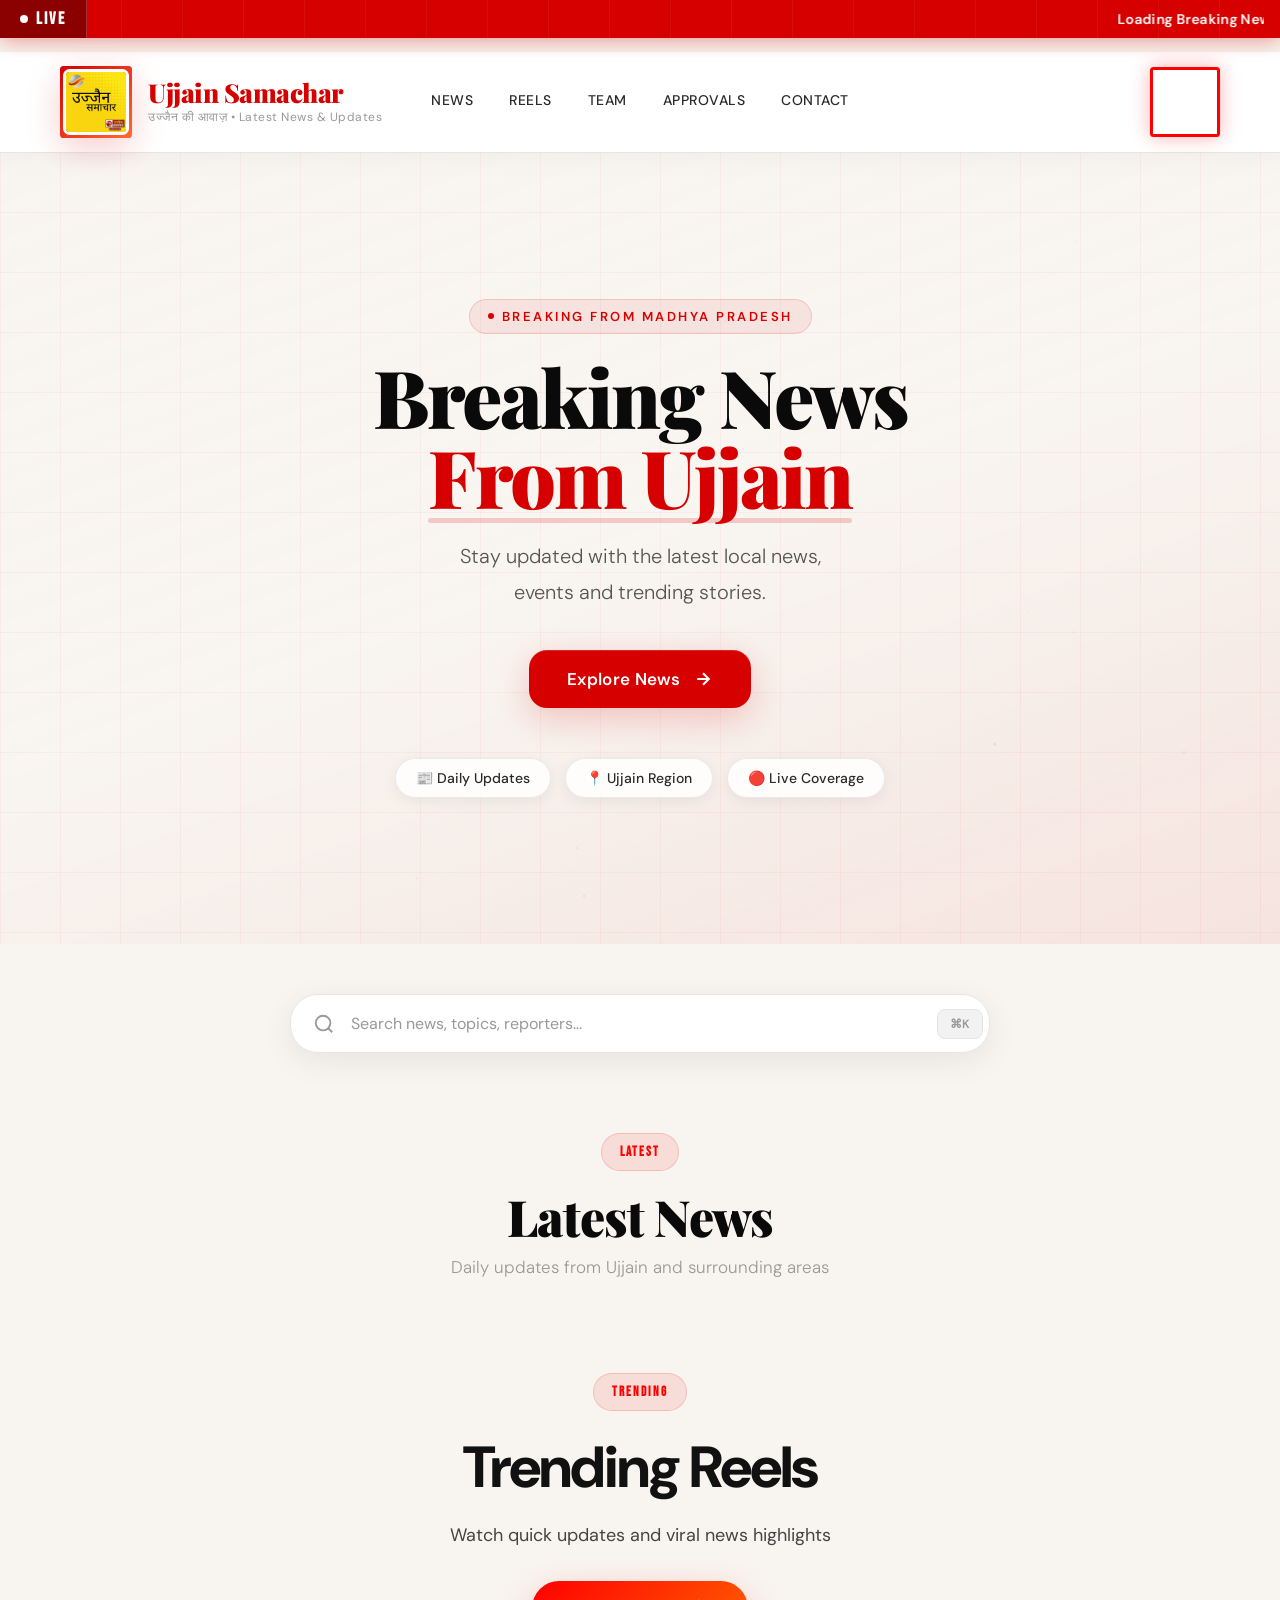
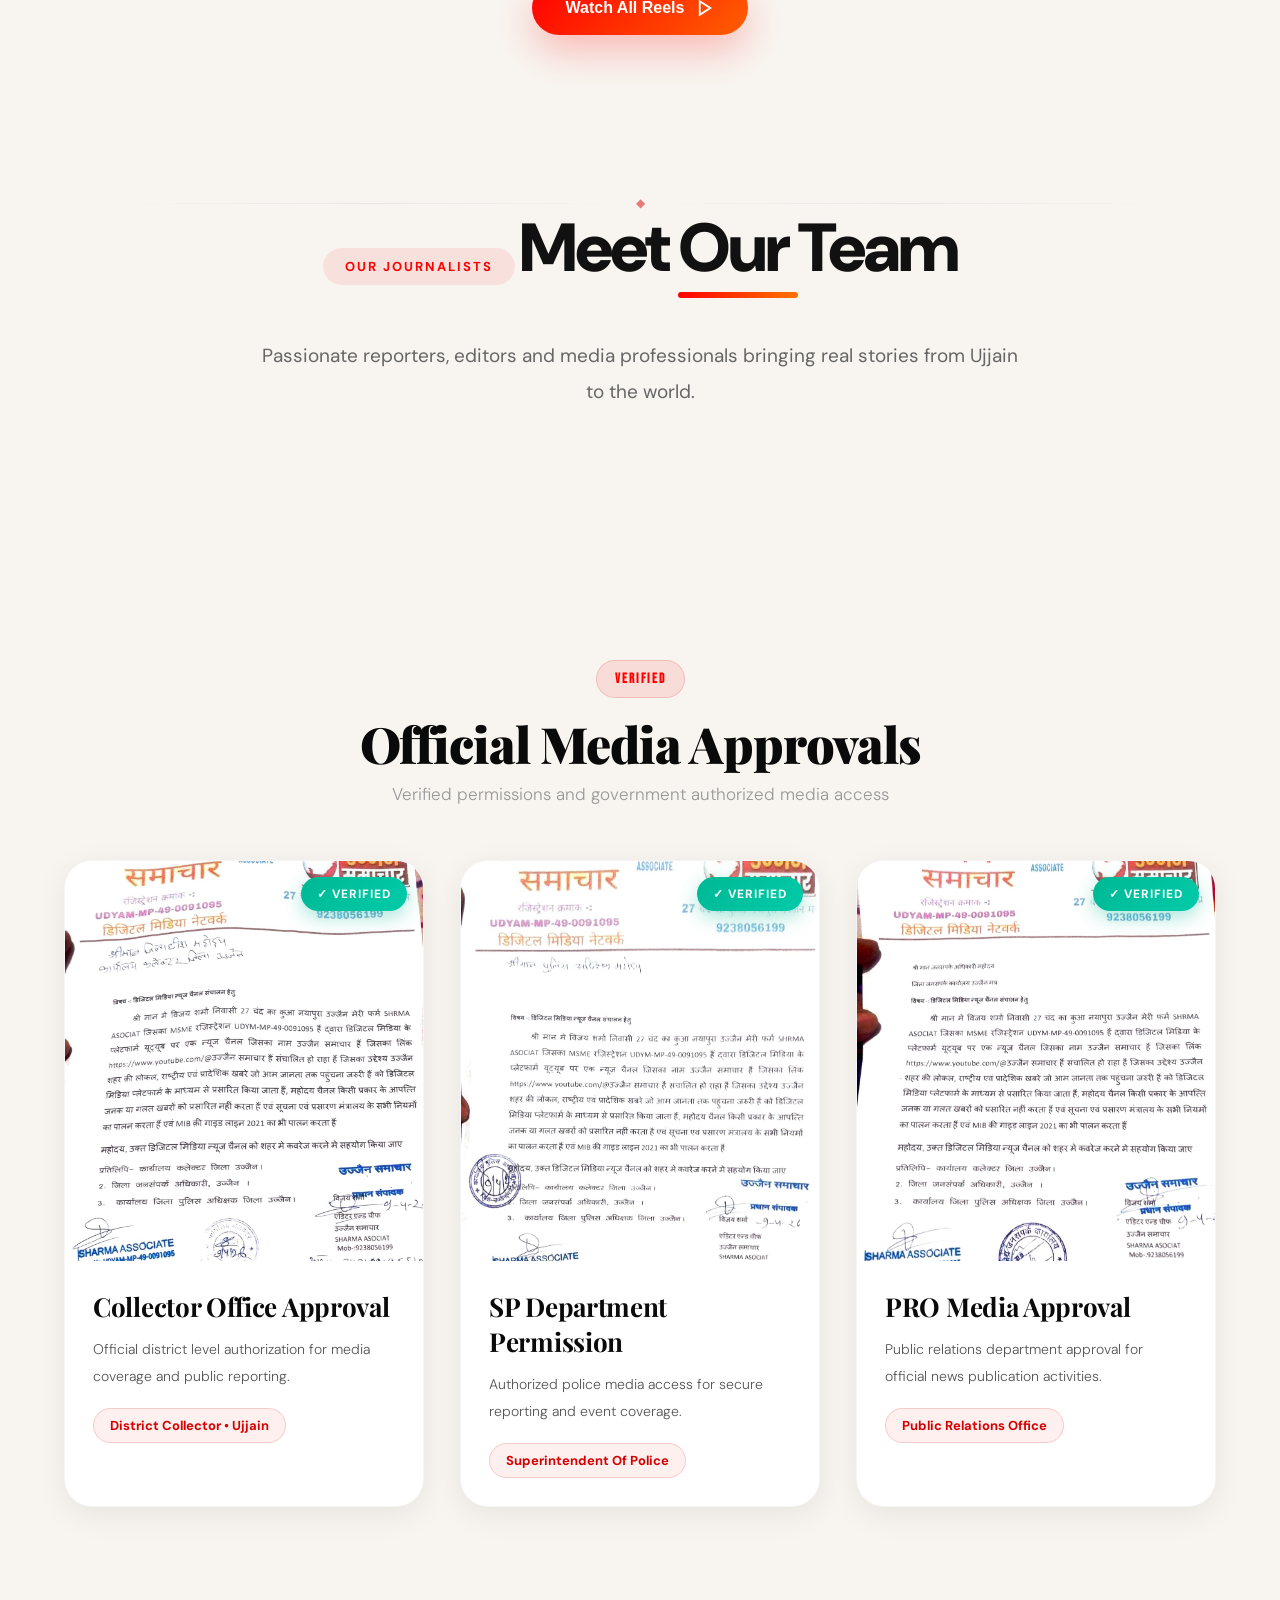
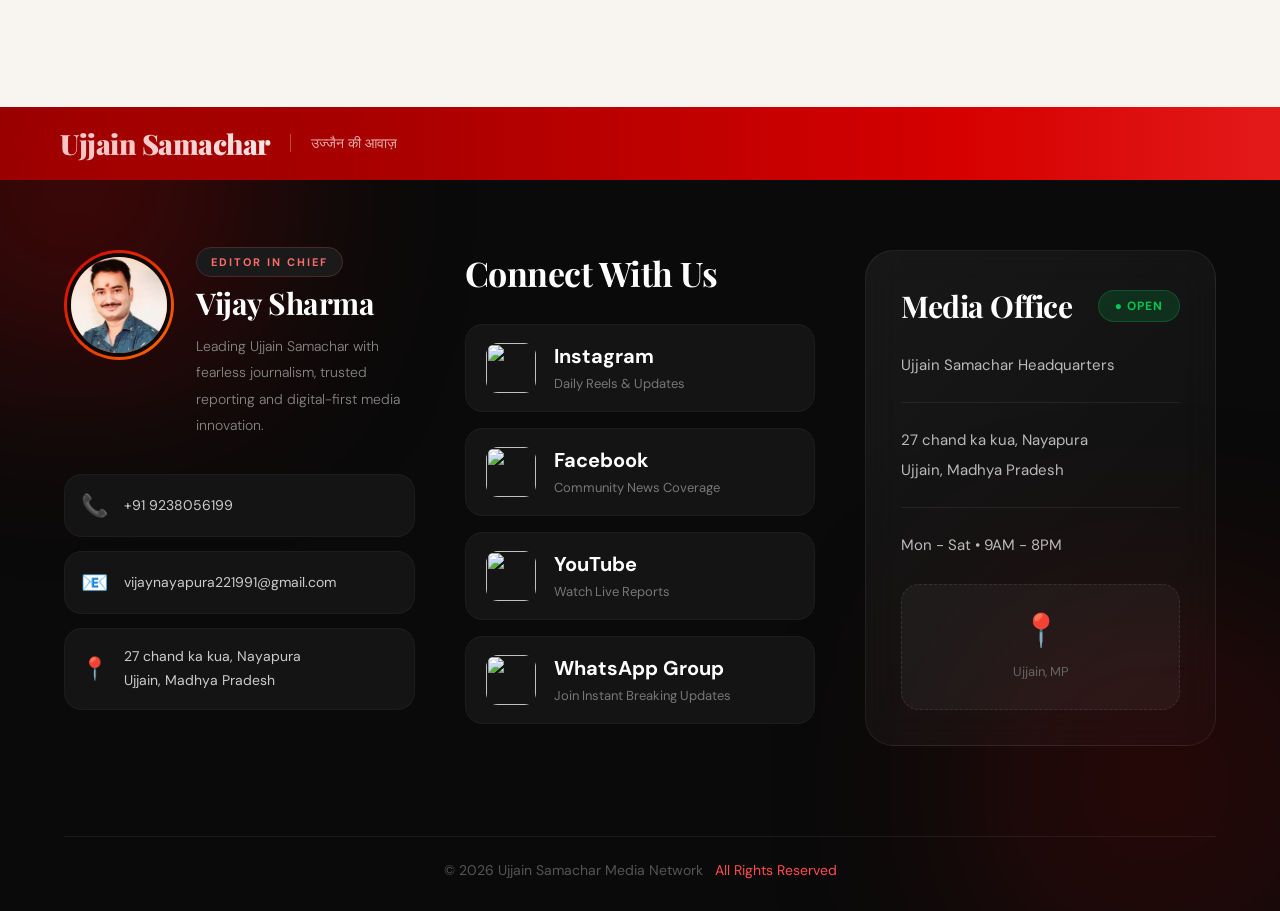
==== frontend/index.html @ e76465c8 "Rename home to index" ====
<!DOCTYPE html>
<html lang="en">
<head>
  <meta charset="UTF-8" />
  <meta name="viewport" content="width=device-width, initial-scale=1.0"/>
  <title>Ujjain Samachar</title>
  <link rel="stylesheet" href="style.css"/>
  <link rel="preconnect" href="https://fonts.googleapis.com">
  <link href="https://fonts.googleapis.com/css2?family=Playfair+Display:wght@700;900&family=DM+Sans:wght@300;400;500;600&family=Bebas+Neue&family=Noto+Sans+Devanagari:wght@400;700&display=swap" rel="stylesheet">
</head>
<body>

<!-- PARTICLE CANVAS BACKGROUND -->
<canvas id="particleCanvas"></canvas>

<!-- BREAKING NEWS -->
<div class="breaking-news">
  <div class="breaking-label">
    <span class="pulse-dot"></span>
    LIVE
  </div>
  <div class="breaking-scroll-wrap">
    <marquee id="breakingText">Loading Breaking News...</marquee>
  </div>
</div>

<!-- HEADER -->
<header class="header">
  <div class="logo-section">
    <div class="logo-ring">
      <img src="logo.jpeg" alt="Logo" class="logo">
    </div>
    <div class="brand-text">
      <h1>Ujjain Samachar</h1>
      <p>उज्जैन की आवाज़ • Latest News & Updates</p>
    </div>
  </div>

  <nav class="navbar">
    <a href="#newsContainer">News</a>
    <a href="#reelsContainer">Reels</a>
    <a href="#teamContainer">Team</a>
    <a href="#approvalSection">Approvals</a>
    <a href="#contactSection">Contact</a>
  </nav>

  <div class="header-video">

  <video
    autoplay
    muted
    loop
    playsinline
  >

    <source
      src="assets/WhatsApp Video 2026-05-09 at 13.11.41.mp4"
      type="video/mp4"
    >

  </video>

</div>
</header>

<!-- HERO SECTION -->
<section class="hero">
  <div class="hero-bg-overlay"></div>
  <div class="hero-grid-lines"></div>

  <div class="hero-content">
    <div class="hero-eyebrow">
      <span class="eyebrow-dot"></span>
      Breaking from Madhya Pradesh
    </div>
    <h2>Breaking News<br><span class="hero-accent">From Ujjain</span></h2>
    <p>Stay updated with the latest local news,<br>events and trending stories.</p>
    <a href="#newsContainer">
      <button class="hero-btn">
        <span>Explore News</span>
        <svg width="20" height="20" viewBox="0 0 24 24" fill="none" stroke="currentColor" stroke-width="2.5">
          <path d="M5 12h14M12 5l7 7-7 7"/>
        </svg>
      </button>
    </a>
  </div>

  <div class="hero-stats">
    <div class="stat-pill">📰 Daily Updates</div>
    <div class="stat-pill">📍 Ujjain Region</div>
    <div class="stat-pill">🔴 Live Coverage</div>
  </div>
</section>

<!-- SEARCH -->
<div class="search-wrapper">
  <div class="search-inner">
    <svg class="search-icon" width="22" height="22" viewBox="0 0 24 24" fill="none" stroke="#999" stroke-width="2">
      <circle cx="11" cy="11" r="8"/><path d="m21 21-4.35-4.35"/>
    </svg>
    <input type="text" id="searchInput" placeholder="Search news, topics, reporters...">
    <div class="search-kbd">⌘K</div>
  </div>
</div>

<!-- NEWS TITLE -->
<div class="section-title">
  <div class="section-label">LATEST</div>
  <h2>Latest News</h2>
  <p>Daily updates from Ujjain and surrounding areas</p>
</div>


<!-- NEWS SECTION -->
<section class="news-container" id="newsContainer"></section>

<!-- MODERN REELS SECTION -->

<section
  class="reels-wrapper"
  id="reelsContainer"
>

  <div class="reels-header">

    <div class="reels-heading">

      <div class="section-label">
        TRENDING
      </div>

      <h2>
        Trending Reels
      </h2>

      <p>
        Watch quick updates and viral news highlights
      </p>

    </div>

    <button
      class="reels-view-btn"
      onclick="openReels()"
    >

      Watch All Reels

      <svg
        width="18"
        height="18"
        viewBox="0 0 24 24"
        fill="none"
        stroke="currentColor"
        stroke-width="2.5"
      >

        <polygon points="5 3 19 12 5 21 5 3"/>

      </svg>

    </button>

  </div>

  <div
    class="reels-container"
    id="homeReels"
  ></div>

</section>

<!-- DIVIDER -->
<div class="section-divider">
  <div class="divider-line"></div>
  <div class="divider-icon">◆</div>
  <div class="divider-line"></div>
</div>

<!-- REPORTER SECTION -->
<section class="team-section" id="teamSection">
  <div class="team-heading">

  <span class="team-tag">

    OUR JOURNALISTS

  </span>

  <h2>

    Meet Our Team

  </h2>

  <p>

    Passionate reporters, editors and media
    professionals bringing real stories from
    Ujjain to the world.

  </p>

</div>
  <div class="team-container" id="teamContainer"></div>
</section>

<!-- OFFICIAL PERMISSIONS -->
<section class="permission-section" id="approvalSection">
  <div class="section-title">
    <div class="section-label">VERIFIED</div>
    <h2>Official Media Approvals</h2>
    <p>Verified permissions and government authorized media access</p>
  </div>

  <div class="permission-container">
    <div class="permission-card">
      <div class="permission-badge">✓ VERIFIED</div>
      <a href="assets/collector.jpeg" target="_blank">
        <img src="assets/collector.jpeg" alt="Collector Permission">
      </a>
      <div class="permission-content">
        <h3>Collector Office Approval</h3>
        <p>Official district level authorization for media coverage and public reporting.</p>
        <span>District Collector • Ujjain</span>
      </div>
    </div>

    <div class="permission-card">
      <div class="permission-badge">✓ VERIFIED</div>
      <a href="assets/sp.jpeg" target="_blank">
        <img src="assets/sp.jpeg" alt="SP Permission">
      </a>
      <div class="permission-content">
        <h3>SP Department Permission</h3>
        <p>Authorized police media access for secure reporting and event coverage.</p>
        <span>Superintendent Of Police</span>
      </div>
    </div>

    <div class="permission-card">
      <div class="permission-badge">✓ VERIFIED</div>
      <a href="assets/pro.jpeg" target="_blank">
        <img src="assets/pro.jpeg" alt="PRO Permission">
      </a>
      <div class="permission-content">
        <h3>PRO Media Approval</h3>
        <p>Public relations department approval for official news publication activities.</p>
        <span>Public Relations Office</span>
      </div>
    </div>
  </div>
</section>

<script src="script.js"></script>

<!-- ULTRA MODERN CONTACT SECTION -->
<footer class="ultra-footer" id="contactSection">
  <div class="footer-glow"></div>
  <div class="footer-glow footer-glow-2"></div>

  <!-- FOOTER TOP BAND -->
  <div class="footer-top-band">
    <div class="footer-brand-strip">
      <span class="footer-brand-name">Ujjain Samachar</span>
      <span class="footer-brand-tagline">उज्जैन की आवाज़</span>
    </div>
  </div>

  <div class="footer-container">

    <!-- LEFT -->
    <div class="footer-left">
      <div class="editor-card">
        <div class="editor-image-box">
          <img src="assets/editor.jpeg" alt="Editor">
        </div>
        <div class="editor-info">
          <span class="editor-badge">EDITOR IN CHIEF</span>
          <h2>Vijay Sharma</h2>
          <p>Leading Ujjain Samachar with fearless journalism, trusted reporting and digital-first media innovation.</p>
        </div>
      </div>

      <div class="editor-contact">
        <div class="contact-item">
          <span>📞</span>
          <p>+91 9238056199</p>
        </div>
        <div class="contact-item">
          <span>📧</span>
          <p>vijaynayapura221991@gmail.com</p>
        </div>
        <div class="contact-item">
          <span>📍</span>
          <p>27 chand ka kua, Nayapura<br>Ujjain, Madhya Pradesh</p>
        </div>
      </div>
    </div>

    <!-- CENTER -->
    <div class="footer-center">
      <h2>Connect With Us</h2>
      <div class="social-grid">
        <a href="https://www.instagram.com/ujjain_samachar?igsh=ZjQwbzN2cDJmaW4w" class="social-card insta">
          <img src="https://cdn-icons-png.flaticon.com/512/2111/2111463.png">
          <div>
            <h3>Instagram</h3>
            <p>Daily Reels & Updates</p>
          </div>
        </a>
        <a href="https://www.facebook.com/groups/848894228924345/?ref=share&mibextid=NSMWBT" class="social-card facebook">
          <img src="https://cdn-icons-png.flaticon.com/512/733/733547.png">
          <div>
            <h3>Facebook</h3>
            <p>Community News Coverage</p>
          </div>
        </a>
        <a href="https://youtube.com/channel/UCxncO2XhG5hMywhJwIClrLw?si=2lczNeuy0vF0EPCH" class="social-card youtube">
          <img src="https://cdn-icons-png.flaticon.com/512/1384/1384060.png">
          <div>
            <h3>YouTube</h3>
            <p>Watch Live Reports</p>
          </div>
        </a>
        <a href="https://chat.whatsapp.com/FUWFJw3joxNFBKm9kJO0Yg" class="social-card whatsapp">
          <img src="https://cdn-icons-png.flaticon.com/512/733/733585.png">
          <div>
            <h3>WhatsApp Group</h3>
            <p>Join Instant Breaking Updates</p>
          </div>
        </a>
      </div>
    </div>

    <!-- RIGHT -->
    <div class="footer-right">
      <div class="office-card">
        <div class="office-top">
          <h2>Media Office</h2>
          <span>● OPEN</span>
        </div>
        <p>Ujjain Samachar Headquarters</p>
        <div class="office-line"></div>
        <p>27 chand ka kua, Nayapura<br>Ujjain, Madhya Pradesh</p>
        <div class="office-line"></div>
        <p>Mon - Sat • 9AM - 8PM</p>

        <!-- MAP EMBED PLACEHOLDER -->
        <div class="office-map-placeholder">
          <div class="map-pin-icon">📍</div>
          <p>Ujjain, MP</p>
        </div>
      </div>
    </div>

  </div>

  <!-- BOTTOM -->
  <div class="footer-bottom-modern">
    <div class="footer-line"></div>
    <p>
      © 2026 Ujjain Samachar Media Network
      <span>All Rights Reserved</span>
    </p>
  </div>
</footer>

<!-- SCROLL TO TOP -->
<button class="scroll-top-btn" id="scrollTopBtn" onclick="window.scrollTo({top:0,behavior:'smooth'})">
  <svg width="20" height="20" viewBox="0 0 24 24" fill="none" stroke="currentColor" stroke-width="2.5">
    <path d="M18 15l-6-6-6 6"/>
  </svg>
</button>

<script>
// Scroll-to-top visibility
window.addEventListener('scroll', () => {
  const btn = document.getElementById('scrollTopBtn');
  btn.classList.toggle('visible', window.scrollY > 400);
});

// Particle canvas
const canvas = document.getElementById('particleCanvas');
const ctx = canvas.getContext('2d');
let particles = [];
function resizeCanvas(){
  canvas.width = window.innerWidth;
  canvas.height = window.innerHeight;
}
resizeCanvas();
window.addEventListener('resize', resizeCanvas);
for(let i=0;i<45;i++){
  particles.push({
    x: Math.random()*canvas.width,
    y: Math.random()*canvas.height,
    r: Math.random()*1.5+0.3,
    vx: (Math.random()-0.5)*0.3,
    vy: (Math.random()-0.5)*0.3,
    a: Math.random()*0.4+0.1
  });
}
function animateParticles(){
  ctx.clearRect(0,0,canvas.width,canvas.height);
  particles.forEach(p=>{
    ctx.beginPath();
    ctx.arc(p.x,p.y,p.r,0,Math.PI*2);
    ctx.fillStyle = `rgba(214,0,0,${p.a})`;
    ctx.fill();
    p.x+=p.vx; p.y+=p.vy;
    if(p.x<0||p.x>canvas.width) p.vx*=-1;
    if(p.y<0||p.y>canvas.height) p.vy*=-1;
  });
  requestAnimationFrame(animateParticles);
}
animateParticles();

// Intersection observer for fade-in
const observer = new IntersectionObserver((entries)=>{
  entries.forEach(e=>{
    if(e.isIntersecting) e.target.classList.add('visible');
  });
},{threshold:0.1});
document.querySelectorAll('.news-card,.team-card,.permission-card,.reel-card').forEach(el=>{
  el.classList.add('fade-in-up');
  observer.observe(el);
});
</script>
</body>
</html>
---- frontend/style.css ----
/* ========= GOOGLE FONTS ========= */
@import url('https://fonts.googleapis.com/css2?family=Playfair+Display:wght@700;900&family=DM+Sans:ital,wght@0,300;0,400;0,500;0,600;1,300&family=Bebas+Neue&family=Noto+Sans+Devanagari:wght@400;700&display=swap');

/* ========= CSS VARIABLES ========= */
:root {
  --red: #d60000;
  --red-bright: #ff2020;
  --red-deep: #a80000;
  --red-glow: rgba(214,0,0,0.18);
  --black: #0a0a0a;
  --dark: #111111;
  --dark-card: #161616;
  --white: #ffffff;
  --off-white: #f8f5f0;
  --grey-100: #f2f2f2;
  --grey-200: #e5e5e5;
  --grey-400: #999;
  --grey-600: #555;
  --text-body: #2a2a2a;
  --font-display: 'Playfair Display', 'Noto Sans Devanagari', serif;
  --font-body: 'DM Sans', sans-serif;
  --font-accent: 'Bebas Neue', sans-serif;
  --radius-sm: 10px;
  --radius-md: 18px;
  --radius-lg: 28px;
  --radius-xl: 40px;
  --shadow-card: 0 8px 32px rgba(0,0,0,0.07);
  --shadow-hover: 0 20px 60px rgba(0,0,0,0.13);
  --shadow-red: 0 10px 35px rgba(214,0,0,0.2);
  --transition: 0.38s cubic-bezier(0.4,0,0.2,1);
}

/* ========= RESET & BASE ========= */
*, *::before, *::after {
  margin: 0; padding: 0; box-sizing: border-box;
}

html { scroll-behavior: smooth; }

body {
  background: var(--off-white);
  color: var(--text-body);
  font-family: var(--font-body);
  font-weight: 400;
  padding-top: 52px;
  overflow-x: hidden;
}

/* PARTICLE CANVAS */
#particleCanvas {
  position: fixed;
  top: 0; left: 0;
  width: 100%; height: 100%;
  pointer-events: none;
  z-index: 0;
  opacity: 0.35;
}

/* ========= BREAKING NEWS ========= */
.breaking-news {
  width: 100%;
  background: var(--red);
  background-image: repeating-linear-gradient(
    90deg,
    transparent,
    transparent 60px,
    rgba(255,255,255,0.05) 60px,
    rgba(255,255,255,0.05) 61px
  );
  color: white;
  padding: 0;
  font-size: 15px;
  font-weight: 600;
  font-family: var(--font-body);
  position: fixed;
  top: 0; left: 0;
  z-index: 9999;
  display: flex;
  align-items: center;
  height: 38px;
  letter-spacing: 0.02em;
  box-shadow: 0 2px 20px rgba(214,0,0,0.4);
}

.breaking-label {
  background: #8b0000;
  color: white;
  padding: 0 20px;
  height: 100%;
  display: flex;
  align-items: center;
  gap: 8px;
  font-family: var(--font-accent);
  font-size: 17px;
  letter-spacing: 2px;
  white-space: nowrap;
  flex-shrink: 0;
  border-right: 1px solid rgba(255,255,255,0.2);
}

.pulse-dot {
  width: 8px; height: 8px;
  border-radius: 50%;
  background: white;
  animation: pulse 1.2s infinite;
  flex-shrink: 0;
}

@keyframes pulse {
  0%,100% { opacity:1; transform:scale(1); }
  50% { opacity:0.4; transform:scale(1.4); }
}

.breaking-scroll-wrap {
  flex: 1;
  overflow: hidden;
  height: 100%;
  display: flex;
  align-items: center;
  padding: 0 16px;
}

.breaking-scroll-wrap marquee { font-size: 14px; }

/* ========= HEADER ========= */
.header {
  width: 100%;
  background: rgba(255,255,255,0.97);
  backdrop-filter: blur(20px);
  -webkit-backdrop-filter: blur(20px);
  display: flex;
  justify-content: space-between;
  align-items: center;
  padding: 14px 60px;
  position: sticky;
  top: 38px;
  z-index: 100;
  box-shadow: 0 1px 0 var(--grey-200), 0 4px 30px rgba(0,0,0,0.04);
  transition: var(--transition);
}

.logo-section {
  display: flex;
  align-items: center;
  gap: 16px;
}

.logo-ring {
  width: 72px; height: 72px;
  border-radius: 5%;
  padding: 3px;
  background: linear-gradient(135deg, var(--red), #ff6b35);
  box-shadow: var(--shadow-red);
  flex-shrink: 0;
}

.logo {
  width: 100%; height: 100%;
  object-fit: cover;
  border-radius: 10%;
  border: 3px solid white;
  display: block;
}

.brand-text h1 {
  font-family: var(--font-display);
  font-size: 26px;
  font-weight: 900;
  color: var(--red);
  line-height: 1.1;
  letter-spacing: -0.5px;
}

.brand-text p {
  color: var(--grey-400);
  font-size: 12px;
  font-weight: 400;
  letter-spacing: 0.5px;
  margin-top: 2px;
}

/* ========= NAVBAR ========= */
nav {
  position: absolute;

  left: 50%;

  transform: translateX(-50%);
  display: flex;
  gap: 36px;
  align-items: center;
}

nav a {
  text-decoration: none;
  color: var(--text-body);
  font-weight: 500;
  font-size: 14px;
  letter-spacing: 0.5px;
  text-transform: uppercase;
  transition: var(--transition);
  position: relative;
  padding-bottom: 4px;
}

nav a::after {
  content: '';
  position: absolute;
  left: 0; bottom: -2px;
  width: 0%; height: 2px;
  background: var(--red);
  transition: var(--transition);
  border-radius: 2px;
}

nav a:hover { color: var(--red); }
nav a:hover::after { width: 100%; }

.header-live-badge {
  display: flex;
  align-items: center;
  gap: 7px;
  background: #fff0f0;
  border: 1px solid rgba(214,0,0,0.2);
  color: var(--red);
  font-size: 12px;
  font-weight: 700;
  letter-spacing: 1.5px;
  padding: 8px 16px;
  border-radius: 30px;
}

.live-dot {
  width: 7px; height: 7px;
  border-radius: 50%;
  background: var(--red);
  animation: pulse 1s infinite;
}

/* ========= HERO ========= */
.hero {
  position: relative;
  min-height: 88vh;
  display: flex;
  flex-direction: column;
  align-items: center;
  justify-content: center;
  text-align: center;
  overflow: hidden;
  background:
    url('https://images.unsplash.com/photo-1504711434969-e33886168f5c?q=80&w=1800')
    center/cover no-repeat;
}

.hero-bg-overlay {
  position: absolute;
  inset: 0;
  background: linear-gradient(
    160deg,
    rgba(248,245,240,0.95) 0%,
    rgba(248,245,240,0.88) 50%,
    rgba(214,0,0,0.07) 100%
  );
  z-index: 1;
}

.hero-grid-lines {
  position: absolute;
  inset: 0;
  z-index: 1;
  background-image:
    linear-gradient(rgba(214,0,0,0.04) 1px, transparent 1px),
    linear-gradient(90deg, rgba(214,0,0,0.04) 1px, transparent 1px);
  background-size: 60px 60px;
}

.hero-content {
  position: relative;
  z-index: 2;
  max-width: 850px;
  padding: 0 24px;
  animation: heroIn 1s cubic-bezier(0.4,0,0.2,1) both;
}

@keyframes heroIn {
  from { opacity:0; transform:translateY(30px); }
  to { opacity:1; transform:translateY(0); }
}

.hero-eyebrow {
  display: inline-flex;
  align-items: center;
  gap: 8px;
  font-size: 13px;
  font-weight: 600;
  letter-spacing: 2.5px;
  text-transform: uppercase;
  color: var(--red);
  margin-bottom: 22px;
  background: rgba(214,0,0,0.07);
  padding: 8px 18px;
  border-radius: 30px;
  border: 1px solid rgba(214,0,0,0.15);
}

.eyebrow-dot {
  width: 6px; height: 6px;
  border-radius: 50%;
  background: var(--red);
  animation: pulse 1.2s infinite;
}

.hero-content h2 {
  font-family: var(--font-display);
  font-size: 80px;
  font-weight: 900;
  line-height: 1.0;
  color: var(--black);
  margin-bottom: 22px;
  letter-spacing: -2px;
}

.hero-accent {
  color: var(--red);
  position: relative;
}

.hero-accent::after {
  content: '';
  position: absolute;
  bottom: 6px; left: 0;
  width: 100%; height: 5px;
  background: var(--red);
  opacity: 0.18;
  border-radius: 3px;
}

.hero-content p {
  font-size: 20px;
  color: var(--grey-600);
  margin-bottom: 40px;
  line-height: 1.8;
  font-weight: 300;
}

.hero-btn {
  display: inline-flex;
  align-items: center;
  gap: 12px;
  padding: 18px 38px;
  border: none;
  border-radius: var(--radius-md);
  background: var(--red);
  color: white;
  font-family: var(--font-body);
  font-size: 17px;
  font-weight: 600;
  cursor: pointer;
  transition: var(--transition);
  box-shadow: var(--shadow-red), inset 0 1px 0 rgba(255,255,255,0.15);
  letter-spacing: 0.3px;
}

.hero-btn:hover {
  transform: translateY(-4px) scale(1.02);
  background: var(--red-bright);
  box-shadow: 0 20px 50px rgba(214,0,0,0.35);
}

.hero-stats {
  position: relative;
  z-index: 2;
  display: flex;
  gap: 14px;
  margin-top: 50px;
  flex-wrap: wrap;
  justify-content: center;
  animation: heroIn 1s 0.2s cubic-bezier(0.4,0,0.2,1) both;
}

.stat-pill {
  background: rgba(255,255,255,0.85);
  backdrop-filter: blur(12px);
  border: 1px solid rgba(0,0,0,0.08);
  padding: 10px 20px;
  border-radius: 30px;
  font-size: 14px;
  font-weight: 500;
  color: var(--text-body);
  box-shadow: 0 4px 15px rgba(0,0,0,0.06);
}

/* ========= SEARCH ========= */
.search-wrapper {
  width: 90%;
  max-width: 700px;
  margin: 50px auto 0;
  position: relative;
  z-index: 2;
}

.search-inner {
  display: flex;
  align-items: center;
  background: white;
  border: 1.5px solid var(--grey-200);
  border-radius: var(--radius-lg);
  padding: 6px 6px 6px 22px;
  box-shadow: var(--shadow-card);
  transition: var(--transition);
}

.search-inner:focus-within {
  border-color: var(--red);
  box-shadow: 0 0 0 4px rgba(214,0,0,0.08), var(--shadow-card);
}

.search-icon { flex-shrink: 0; }

#searchInput {
  flex: 1;
  border: none;
  outline: none;
  font-family: var(--font-body);
  font-size: 16px;
  padding: 12px 16px;
  background: transparent;
  color: var(--text-body);
}

#searchInput::placeholder { color: var(--grey-400); }

.search-kbd {
  background: var(--grey-100);
  color: var(--grey-400);
  font-size: 12px;
  font-weight: 600;
  padding: 6px 12px;
  border-radius: 8px;
  flex-shrink: 0;
  border: 1px solid var(--grey-200);
}

/* ========= SECTION LABEL & TITLE ========= */
.section-label {
  display: inline-block;
  font-family: var(--font-accent);
  font-size: 13px;
  letter-spacing: 4px;
  color: var(--red);
  background: rgba(214,0,0,0.07);
  padding: 6px 16px;
  border-radius: 30px;
  border: 1px solid rgba(214,0,0,0.15);
  margin-bottom: 16px;
}

.section-title {
  text-align: center;
  margin-top: 80px;
  margin-bottom: 55px;
  position: relative;
  z-index: 2;
}

.section-title h2 {
  font-family: var(--font-display);
  font-size: 50px;
  font-weight: 900;
  color: var(--black);
  margin-bottom: 12px;
  letter-spacing: -1px;
  line-height: 1.1;
}

.section-title p {
  color: var(--grey-400);
  font-size: 17px;
  font-weight: 300;
}

/* ========= SECTION DIVIDER ========= */
.section-divider {
  display: flex;
  align-items: center;
  gap: 20px;
  width: 80%;
  margin: 20px auto 0;
  position: relative;
  z-index: 2;
}

.divider-line {
  flex: 1;
  height: 1px;
  background: linear-gradient(90deg, transparent, var(--grey-200), transparent);
}

.divider-icon {
  color: var(--red);
  font-size: 12px;
  opacity: 0.5;
}

/* ========= NEWS GRID ========= */
.news-container{

  width:90%;

  margin:auto;

  display:grid;

  grid-template-columns:
    repeat(3,1fr);

  gap:30px;

  margin-top:40px;

  margin-bottom:40px;

}

/* ========= NEWS CARD ========= */
.news-card {
  background: white;
  border-radius: var(--radius-lg);
  overflow: hidden;
  box-shadow: var(--shadow-card);
  transition: var(--transition);
  border: 1px solid rgba(0,0,0,0.04);
  position: relative;
}

.news-card::before {
  content: '';
  position: absolute;
  top: 0; left: 0; right: 0;
  height: 4px;
  background: linear-gradient(90deg, var(--red), #ff6b35);
  transform: scaleX(0);
  transform-origin: left;
  transition: var(--transition);
  z-index: 2;
}

.news-card:hover {
  transform: translateY(-10px);
  box-shadow: var(--shadow-hover);
  border-color: rgba(214,0,0,0.1);
}

.news-card:hover::before { transform: scaleX(1); }

.news-card img, .news-card video {
  width: 100%;
  height: 240px;
  object-fit: cover;
  transition: var(--transition);
}

.news-card:hover img { transform: scale(1.03); }

.news-content {
  padding: 28px;
}

.tag {
  display: inline-block;
  padding: 6px 14px;
  border-radius: 30px;
  background: #fff0f0;
  color: var(--red);
  font-size: 12px;
  font-weight: 700;
  margin-bottom: 16px;
  letter-spacing: 1px;
  text-transform: uppercase;
  border: 1px solid rgba(214,0,0,0.15);
}

.news-content h3 {
  font-family: var(--font-display);
  font-size: 24px;
  font-weight: 700;
  margin-bottom: 14px;
  line-height: 1.35;
  color: var(--black);
  letter-spacing: -0.3px;
}

.news-content p {
  color: var(--grey-600);
  line-height: 1.85;
  margin-bottom: 20px;
  font-size: 15px;
  font-weight: 300;
}

.news-btn {
  padding: 11px 22px;
  border: none;
  border-radius: var(--radius-sm);
  background: var(--red);
  color: white;
  cursor: pointer;
  font-family: var(--font-body);
  font-size: 14px;
  font-weight: 600;
  transition: var(--transition);
  letter-spacing: 0.3px;
  margin-right: 8px;
  margin-top: 8px;
}

.news-btn:hover {
  background: var(--red-bright);
  transform: translateY(-2px);
  box-shadow: 0 8px 20px rgba(214,0,0,0.25);
}

/* ========= ULTRA PREMIUM REELS ========= */

.reels-wrapper{

  width:92%;

  margin:auto;

  margin-top:20px;

  margin-bottom:100px;

}

.reels-header{

  display:flex;

  justify-content:center;

  align-items:center;

  flex-direction:column;

  text-align:center;

  margin-bottom:60px;

  gap:30px;

}

.section-label{

  display:inline-block;

  padding:10px 18px;

  border-radius:40px;

  background:
    rgba(255,0,0,0.1);

  color:#ff0000;

  font-size:13px;

  font-weight:700;

  letter-spacing:2px;

  margin-bottom:18px;

}

.reels-heading h2{

  font-size:58px;

  font-weight:800;

  color:#111;

  margin-bottom:14px;

  letter-spacing:-2px;

}

.reels-heading p{

  color:#444;

  font-size:18px;

  line-height:1.8;

  max-width:700px;

}
.reels-view-btn{

  padding:18px 34px;

  border:none;

  border-radius:60px;

  background:
    linear-gradient(
      135deg,
      #ff0000,
      #ff5e00
    );

  color:white;

  font-size:16px;

  font-weight:700;

  cursor:pointer;

  transition:0.5s;

  display:flex;

  align-items:center;

  gap:12px;

  box-shadow:
    0 15px 40px rgba(255,0,0,0.25);

}

.reels-view-btn:hover{

  transform:
    translateY(-6px)
    scale(1.03);

}

.reels-container{

  display:grid;

  grid-template-columns:
    repeat(4,1fr);

  gap:28px;

}

.reel-card{

  position:relative;

  height:520px;

  border-radius:36px;

  overflow:hidden;

  background:#111;

  cursor:pointer;

  transition:0.6s;

  isolation:isolate;

  box-shadow:
    0 25px 50px rgba(0,0,0,0.45);

}

.reel-card::before{

  content:"";

  position:absolute;

  inset:0;

  background:
    linear-gradient(
      to top,
      rgba(0,0,0,0.95),
      rgba(0,0,0,0.15)
    );

  z-index:2;

}

.reel-card::after{

  content:"";

  position:absolute;

  inset:-2px;

  border-radius:36px;

  padding:2px;

  background:
    linear-gradient(
      135deg,
      rgba(255,0,0,0.8),
      rgba(255,255,255,0.15),
      rgba(255,94,0,0.8)
    );

  -webkit-mask:
    linear-gradient(#fff 0 0) content-box,
    linear-gradient(#fff 0 0);

  -webkit-mask-composite:xor;

  pointer-events:none;

  opacity:0;

  transition:0.5s;

}

.reel-card:hover::after{

  opacity:1;

}

.reel-card:hover{

  transform:
    translateY(-14px)
    scale(1.03);

}

.reel-card video{

  width:100%;

  height:100%;

  object-fit:cover;

  transition:0.7s;

}

.reel-card:hover video{

  transform:scale(1.08);

}

.reel-overlay{

  position:absolute;

  inset:0;

  z-index:3;

}

.reel-play{

  position:absolute;

  top:50%;

  left:50%;

  transform:
    translate(-50%,-50%);

  width:90px;

  height:90px;

  border-radius:50%;

  backdrop-filter:blur(12px);

  background:
    rgba(255,255,255,0.12);

  display:flex;

  justify-content:center;

  align-items:center;

  font-size:34px;

  color:white;

  transition:0.5s;

  border:
    1px solid rgba(255,255,255,0.2);

  z-index:4;

}

.reel-card:hover .reel-play{

  transform:
    translate(-50%,-50%)
    scale(1.15);

  background:
    rgba(255,0,0,0.7);

}

.reel-info{

  position:absolute;

  left:24px;

  bottom:24px;

  z-index:4;

  color:white;

}

.reel-tag{

  display:inline-block;

  padding:8px 16px;

  border-radius:30px;

  background:
    rgba(255,255,255,0.12);

  backdrop-filter:blur(10px);

  font-size:12px;

  letter-spacing:1px;

  margin-bottom:16px;

}

.reel-info h3{

  font-size:24px;

  margin-bottom:10px;

  line-height:1.4;

}

.reel-info p{

  color:#d7d7d7;

  font-size:14px;

}

@media(max-width:1200px){

  .reels-container{

    grid-template-columns:
      repeat(2,1fr);

  }

}

@media(max-width:768px){

  .reels-heading h2{

    font-size:40px;

  }

  .reels-container{

    grid-template-columns:1fr;

  }

  .reel-card{

    height:480px;

  }

}
/* ========= PREMIUM TEAM CARD ========= */

.team-section {
  width: 90%;
  margin: auto;
  padding-bottom: 100px;
  position: relative;
  z-index: 2;
}

.team-container {
  display: grid;
  grid-template-columns:
    repeat(auto-fit, minmax(320px, 1fr));
  gap: 32px;
}

/* CARD */

.team-card {

  background: white;

  border-radius: var(--radius-lg);

  padding: 38px 30px;

  text-align: center;

  position: relative;

  overflow: hidden;

  box-shadow: var(--shadow-card);

  transition: 0.5s;

  border: 1px solid rgba(0,0,0,0.04);

}

.team-card::before {

  content: '';

  position: absolute;

  top: 0;

  left: 0;

  width: 100%;

  height: 5px;

  background:
    linear-gradient(
      90deg,
      var(--red),
      #ff6b35
    );

}

.team-card::after {

  content: '';

  position: absolute;

  bottom: -80px;

  right: -80px;

  width: 180px;

  height: 180px;

  border-radius: 50%;

  background:
    radial-gradient(
      rgba(214,0,0,0.05),
      transparent
    );

  transition: 0.5s;

}

/* CARD HOVER */

.team-card:hover {

  transform:
    translateY(-14px);

  box-shadow:
    0 30px 70px rgba(214,0,0,0.16);

}

.team-card:hover::after {

  transform: scale(1.5);

}

/* IMAGE BOX */

.team-image-box {

  width: 170px;

  height: 170px;

  margin: auto;

  margin-bottom: 28px;

  border-radius: 24px;

  padding: 4px;

  overflow: hidden;

  background:
    linear-gradient(
      135deg,
      var(--red),
      #ff6b35
    );

  box-shadow: var(--shadow-red);

  transition: 0.5s;

}

/* IMAGE */

.team-image-box img {

  width: 100%;

  height: 100%;

  object-fit: cover;

  border-radius: 20px;

  border: 4px solid white;

  transition: 0.6s;

}

/* IMAGE HOVER */

.team-card:hover .team-image-box {

  transform:
    scale(1.04);

}

.team-card:hover .team-image-box img {

  transform:
    scale(1.18);

}

/* TEXT */

.team-card h3 {

  font-family: var(--font-display);

  font-size: 28px;

  margin-bottom: 10px;

  color: var(--black);

  letter-spacing: -0.5px;

}

.team-role {

  display: inline-block;

  background: #fff0f0;

  color: var(--red);

  padding: 8px 20px;

  border-radius: 30px;

  font-size: 13px;

  font-weight: 700;

  margin-bottom: 20px;

  letter-spacing: 0.5px;

  text-transform: uppercase;

  border: 1px solid rgba(214,0,0,0.15);

}

.team-description {

  color: var(--grey-600);

  line-height: 1.95;

  font-size: 14px;

  margin-bottom: 24px;

  font-weight: 300;

}

.team-info {

  text-align: center;

  border-top: 1px solid var(--grey-200);

  padding-top: 20px;

}

.team-info p {

  margin-bottom: 10px;

  color: #444;

  font-size: 14px;

  font-weight: 500;

}

/* MOBILE */

@media(max-width:768px){

  .team-container{

    grid-template-columns:1fr;

  }

  .team-card{

    padding:30px 22px;

  }

  .team-image-box{

    width:140px;

    height:140px;

  }

}
/* ========= PERMISSION SECTION ========= */
.permission-section {
  width: 90%;
  margin: auto;
  padding-bottom: 120px;
  position: relative;
  z-index: 2;
}

.permission-container {
  display: grid;
  grid-template-columns: repeat(auto-fit, minmax(340px, 1fr));
  gap: 36px;
}

.permission-card {
  position: relative;
  overflow: hidden;
  border-radius: var(--radius-lg);
  background: white;
  box-shadow: var(--shadow-card);
  transition: var(--transition);
  border: 1px solid rgba(0,0,0,0.04);
}

.permission-card:hover {
  transform: translateY(-12px) scale(1.01);
  box-shadow: 0 25px 60px rgba(214,0,0,0.15);
}

.permission-card img {
  width: 100%;
  height: 400px;
  object-fit: cover;
  transition: var(--transition);
  display: block;
}

.permission-card:hover img { transform: scale(1.04); }

.permission-content {
  padding: 28px;
}

.permission-content h3 {
  font-family: var(--font-display);
  font-size: 26px;
  margin-bottom: 12px;
  color: var(--black);
  letter-spacing: -0.3px;
}

.permission-content p {
  color: var(--grey-600);
  line-height: 1.9;
  margin-bottom: 18px;
  font-size: 14px;
  font-weight: 300;
}

.permission-content span {
  display: inline-block;
  background: #fff0f0;
  color: var(--red);
  padding: 8px 16px;
  border-radius: 30px;
  font-size: 13px;
  font-weight: 700;
  border: 1px solid rgba(214,0,0,0.15);
}

.permission-badge {
  position: absolute;
  top: 16px; right: 16px;
  background: linear-gradient(135deg, #00b894, #00cba9);
  color: white;
  padding: 9px 16px;
  border-radius: 20px;
  font-size: 12px;
  font-weight: 700;
  z-index: 10;
  letter-spacing: 1px;
  box-shadow: 0 6px 20px rgba(0,184,148,0.35);
}

/* ========= ULTRA FOOTER ========= */
.ultra-footer {
  position: relative;
  background: var(--black);
  overflow: hidden;
  margin-top: 80px;
  padding-top: 0;
}

.footer-top-band {
  width: 100%;
  background: linear-gradient(90deg, #8b0000, var(--red), #ff4d4d, var(--red), #8b0000);
  background-size: 300% 100%;
  animation: shimmer 5s linear infinite;
  padding: 18px 60px;
  display: flex;
  align-items: center;
}

@keyframes shimmer {
  0% { background-position: 0% 0%; }
  100% { background-position: 300% 0%; }
}

.footer-brand-strip {
  display: flex;
  align-items: center;
  gap: 20px;
}

.footer-brand-name {
  font-family: var(--font-display);
  font-size: 28px;
  font-weight: 900;
  color: white;
  letter-spacing: -0.5px;
}

.footer-brand-tagline {
  color: rgba(255,255,255,0.7);
  font-size: 14px;
  font-weight: 300;
  border-left: 1px solid rgba(255,255,255,0.3);
  padding-left: 20px;
}

.footer-glow {
  position: absolute;
  top: -150px; left: -150px;
  width: 450px; height: 450px;
  background: radial-gradient(rgba(214,0,0,0.35), transparent);
  filter: blur(90px);
  pointer-events: none;
}

.footer-glow-2 {
  top: auto; left: auto;
  bottom: -100px; right: -100px;
  background: radial-gradient(rgba(214,0,0,0.2), transparent);
}

.footer-container {
  width: 90%;
  margin: auto;
  display: grid;
  grid-template-columns: repeat(auto-fit, minmax(300px, 1fr));
  gap: 50px;
  position: relative;
  z-index: 2;
  padding: 70px 0 50px;
}

.editor-card {
  display: flex;
  gap: 22px;
  align-items: flex-start;
  margin-bottom: 35px;
}

.editor-image-box {
  min-width: 110px; height: 110px;
  border-radius: 50%;
  padding: 3px;
  background: linear-gradient(135deg, var(--red), #ff6a00);
  flex-shrink: 0;
}

.editor-image-box img {
  width: 100%; height: 100%;
  border-radius: 50%;
  object-fit: cover;
  border: 4px solid var(--black);
}

.editor-badge {
  background: #1a1a1a;
  color: #ff6b6b;
  padding: 7px 14px;
  border-radius: 30px;
  font-size: 11px;
  font-weight: 700;
  letter-spacing: 2px;
  border: 1px solid rgba(255,107,107,0.2);
}

.editor-info h2 {
  color: white;
  font-family: var(--font-display);
  font-size: 30px;
  margin: 12px 0 10px;
  letter-spacing: -0.5px;
}

.editor-info p {
  color: #888;
  line-height: 1.9;
  font-size: 14px;
  font-weight: 300;
}

.editor-contact {
  display: flex;
  flex-direction: column;
  gap: 14px;
}

.contact-item {
  display: flex;
  align-items: center;
  gap: 16px;
  background: #141414;
  padding: 16px;
  border-radius: var(--radius-md);
  transition: var(--transition);
  border: 1px solid rgba(255,255,255,0.04);
}

.contact-item:hover {
  transform: translateX(8px);
  background: #1c1c1c;
  border-color: rgba(214,0,0,0.2);
}

.contact-item span { font-size: 22px; }
.contact-item p { color: #ccc; line-height: 1.7; font-size: 14px; }

.footer-center h2 {
  color: white;
  font-family: var(--font-display);
  font-size: 34px;
  margin-bottom: 28px;
  letter-spacing: -0.5px;
}

.social-grid { display: flex; flex-direction: column; gap: 16px; }

.social-card {
  display: flex;
  align-items: center;
  gap: 18px;
  text-decoration: none;
  padding: 18px 20px;
  border-radius: var(--radius-md);
  background: #141414;
  transition: var(--transition);
  position: relative;
  overflow: hidden;
  border: 1px solid rgba(255,255,255,0.04);
}

.social-card::before {
  content: '';
  position: absolute;
  left: 0; top: 0;
  width: 3px; height: 100%;
  background: var(--red);
  transform: scaleY(0);
  transition: var(--transition);
  transform-origin: bottom;
}

.social-card:hover::before { transform: scaleY(1); }
.social-card:hover { transform: translateY(-6px) scale(1.01); }

.social-card img { width: 50px; height: 50px; border-radius: 12px; }
.social-card h3 { color: white; margin-bottom: 6px; font-size: 20px; }
.social-card p { color: #777; font-size: 13px; }

.insta:hover { background: linear-gradient(135deg, #833ab4, #fd1d1d, #fcb045); }
.facebook:hover { background: linear-gradient(135deg, #1877f2, #4e9cff); }
.youtube:hover { background: linear-gradient(135deg, #ff0000, #ff4d4d); }
.whatsapp:hover { background: linear-gradient(135deg, #25d366, #1ebe5d); }

/* Office Card */
.office-card {
  background: linear-gradient(135deg, rgba(255,255,255,0.06), rgba(255,255,255,0.02));
  backdrop-filter: blur(18px);
  padding: 35px;
  border-radius: var(--radius-lg);
  border: 1px solid rgba(255,255,255,0.07);
}

.office-top {
  display: flex;
  justify-content: space-between;
  align-items: center;
  margin-bottom: 24px;
}

.office-top h2 {
  color: white;
  font-family: var(--font-display);
  font-size: 30px;
  letter-spacing: -0.5px;
}

.office-top span {
  background: rgba(0,200,83,0.15);
  color: #00c853;
  padding: 7px 16px;
  border-radius: 30px;
  font-size: 12px;
  font-weight: 700;
  letter-spacing: 1px;
  border: 1px solid rgba(0,200,83,0.25);
}

.office-card p { color: #bbb; line-height: 2; font-size: 15px; }

.office-line {
  width: 100%; height: 1px;
  background: rgba(255,255,255,0.07);
  margin: 22px 0;
}

.office-map-placeholder {
  margin-top: 24px;
  background: rgba(255,255,255,0.04);
  border: 1px dashed rgba(255,255,255,0.1);
  border-radius: var(--radius-md);
  padding: 24px;
  text-align: center;
  cursor: pointer;
  transition: var(--transition);
}

.office-map-placeholder:hover { background: rgba(214,0,0,0.08); border-color: rgba(214,0,0,0.3); }
.map-pin-icon { font-size: 32px; margin-bottom: 8px; }
.office-map-placeholder p { color: #666; font-size: 13px; }

/* ========= FOOTER BOTTOM ========= */
.footer-bottom-modern {
  margin-top: 40px;
  position: relative;
  z-index: 2;
}

.footer-line {
  width: 90%;
  margin: auto;
  height: 1px;
  background: rgba(255,255,255,0.07);
  margin-bottom: 24px;
}

.footer-bottom-modern p {
  text-align: center;
  color: #555;
  padding-bottom: 32px;
  font-size: 14px;
}

.footer-bottom-modern span {
  color: #ff4d4d;
  margin-left: 8px;
}

/* ========= SCROLL TO TOP ========= */
.scroll-top-btn {
  position: fixed;
  bottom: 36px; right: 36px;
  width: 50px; height: 50px;
  border-radius: 50%;
  border: none;
  background: var(--red);
  color: white;
  display: flex;
  align-items: center;
  justify-content: center;
  cursor: pointer;
  box-shadow: var(--shadow-red);
  opacity: 0;
  transform: translateY(20px);
  transition: var(--transition);
  z-index: 999;
}

.scroll-top-btn.visible {
  opacity: 1;
  transform: translateY(0);
}

.scroll-top-btn:hover {
  transform: translateY(-4px);
  background: var(--red-bright);
}

/* ========= FADE-IN ANIMATIONS ========= */
.fade-in-up {
  opacity: 0;
  transform: translateY(28px);
  transition: opacity 0.6s ease, transform 0.6s ease;
}

.fade-in-up.visible {
  opacity: 1;
  transform: translateY(0);
}

/* ========= MOBILE RESPONSIVE ========= */
@media (max-width: 768px) {
  .header {
    flex-direction: column;
    gap: 18px;
    padding: 18px 20px;
  }

  nav { flex-wrap: wrap; justify-content: center; gap: 16px; }
  nav a { font-size: 13px; }

  .header-live-badge { display: none; }

  .logo-section { flex-direction: column; text-align: center; }

  .hero-content h2 { font-size: 46px; letter-spacing: -1px; }
  .hero-content p { font-size: 17px; }

  .section-title h2 { font-size: 36px; }
  .reels-heading h2 { font-size: 36px; }

  .news-container { grid-template-columns: 1fr; }
  .team-container { grid-template-columns: 1fr; }
  .permission-container { grid-template-columns: 1fr; }
  .footer-container { grid-template-columns: 1fr; }

  .editor-card { flex-direction: column; text-align: center; }

  .reel-card { min-width: 230px; height: 430px; }

  .permission-card img { height: 280px; }
  .team-card { padding: 28px 20px; }

  .search-wrapper { width: 95%; }

  .footer-top-band { padding: 16px 20px; flex-direction: column; gap: 8px; }
  .footer-brand-tagline { border-left: none; padding-left: 0; border-top: 1px solid rgba(255,255,255,0.2); padding-top: 10px; }

  .scroll-top-btn { bottom: 20px; right: 20px; width: 44px; height: 44px; }
}
/* HEADER VIDEO */

.header-video{

  width:70px;

  height:70px;

  border-radius:5%;

  overflow:hidden;

  flex-shrink:0;

  border:3px solid #ff0000;

  box-shadow:
    0 0 20px rgba(255,0,0,0.3);

}

.header-video video{

  width:100%;

  height:100%;

  object-fit:cover;

  display:block;

}
/* ========= PREMIUM TEAM HEADING ========= */

.team-heading{

  width:100%;

  text-align:center;

  margin-bottom:70px;

}

.team-tag{

  display:inline-block;

  padding:10px 22px;

  border-radius:40px;

  background:
    rgba(255,0,0,0.08);

  color:#ff0000;

  font-size:13px;

  font-weight:700;

  letter-spacing:2px;

  margin-bottom:24px;

}

.team-heading h2{

  font-size:68px;

  font-weight:900;

  line-height:1.1;

  margin-bottom:24px;

  color:#111;

  letter-spacing:-3px;

  position:relative;

  display:inline-block;

}

.team-heading h2::after{

  content:"";

  position:absolute;

  left:50%;

  transform:translateX(-50%);

  bottom:-12px;

  width:120px;

  height:6px;

  border-radius:20px;

  background:
    linear-gradient(
      90deg,
      #ff0000,
      #ff7300
    );

}

.team-heading p{

  max-width:760px;

  margin:auto;

  color:#666;

  font-size:19px;

  line-height:1.9;

  margin-top:28px;

}
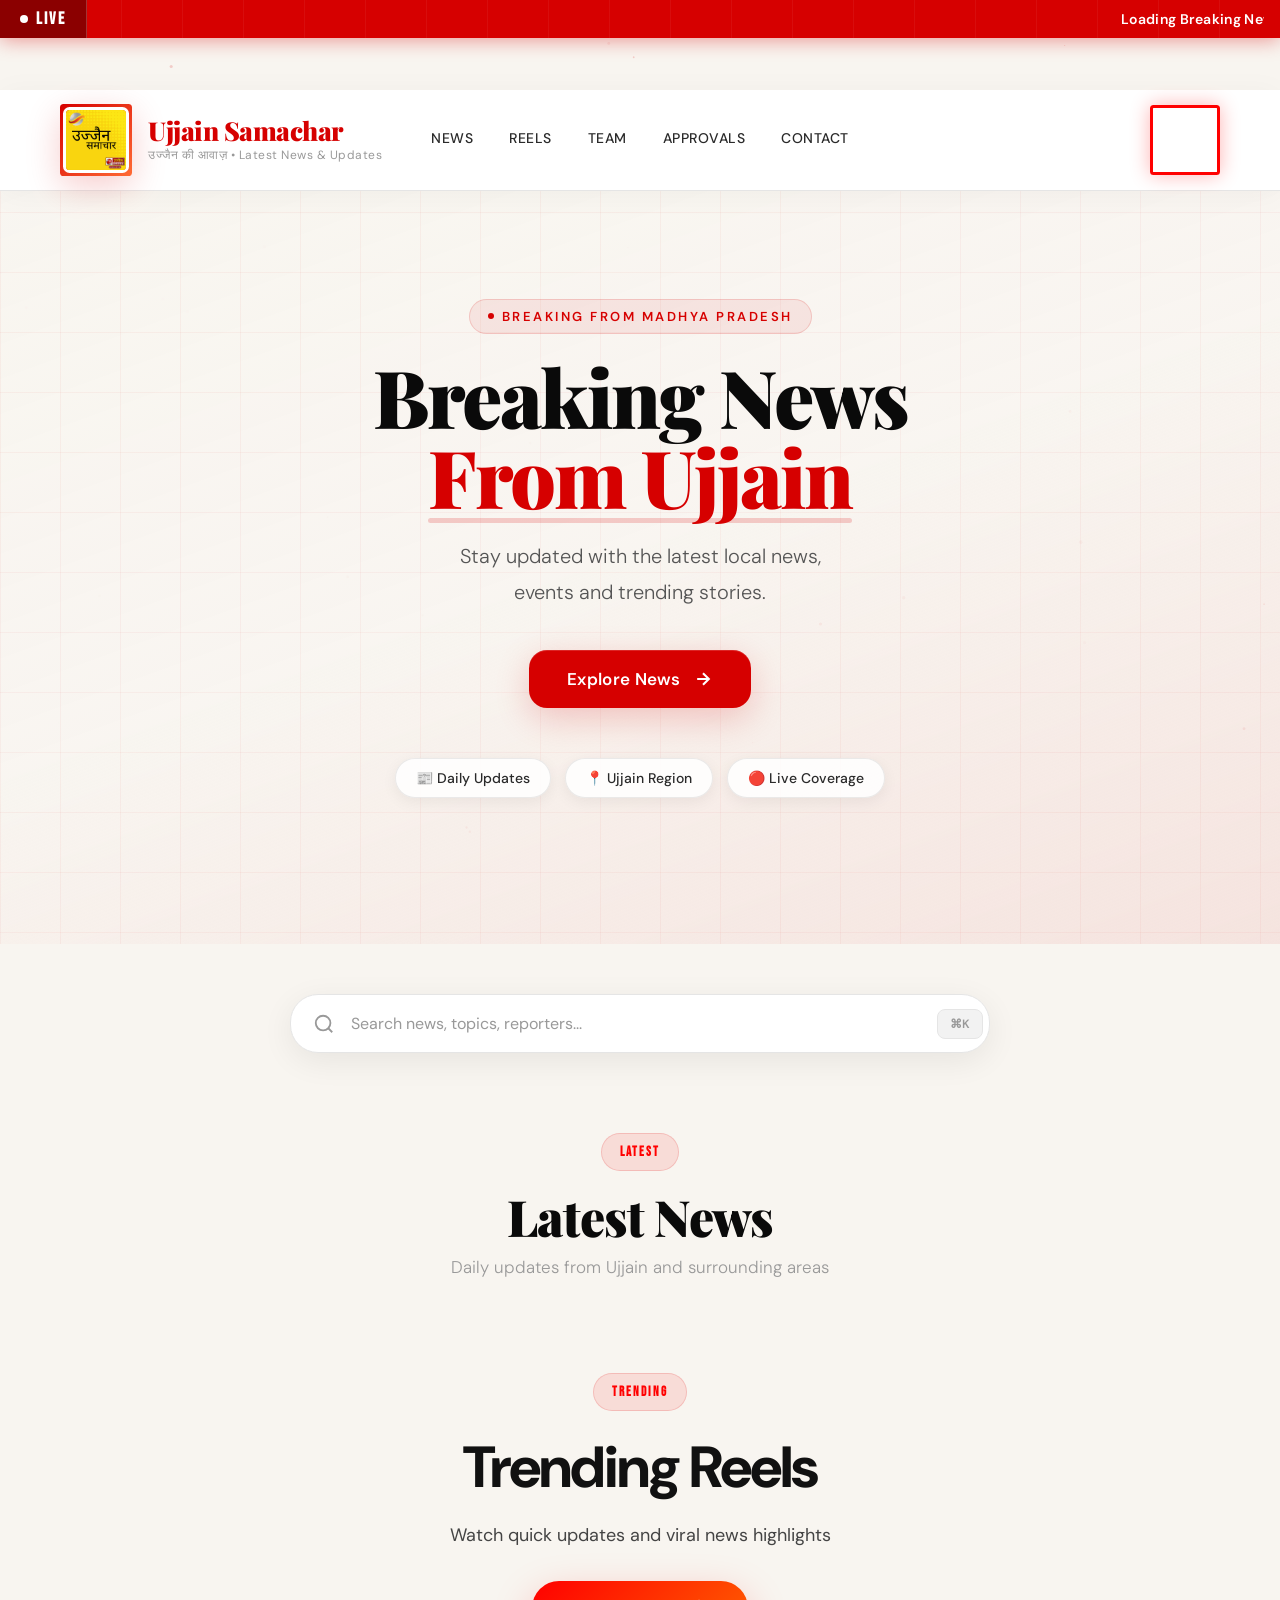
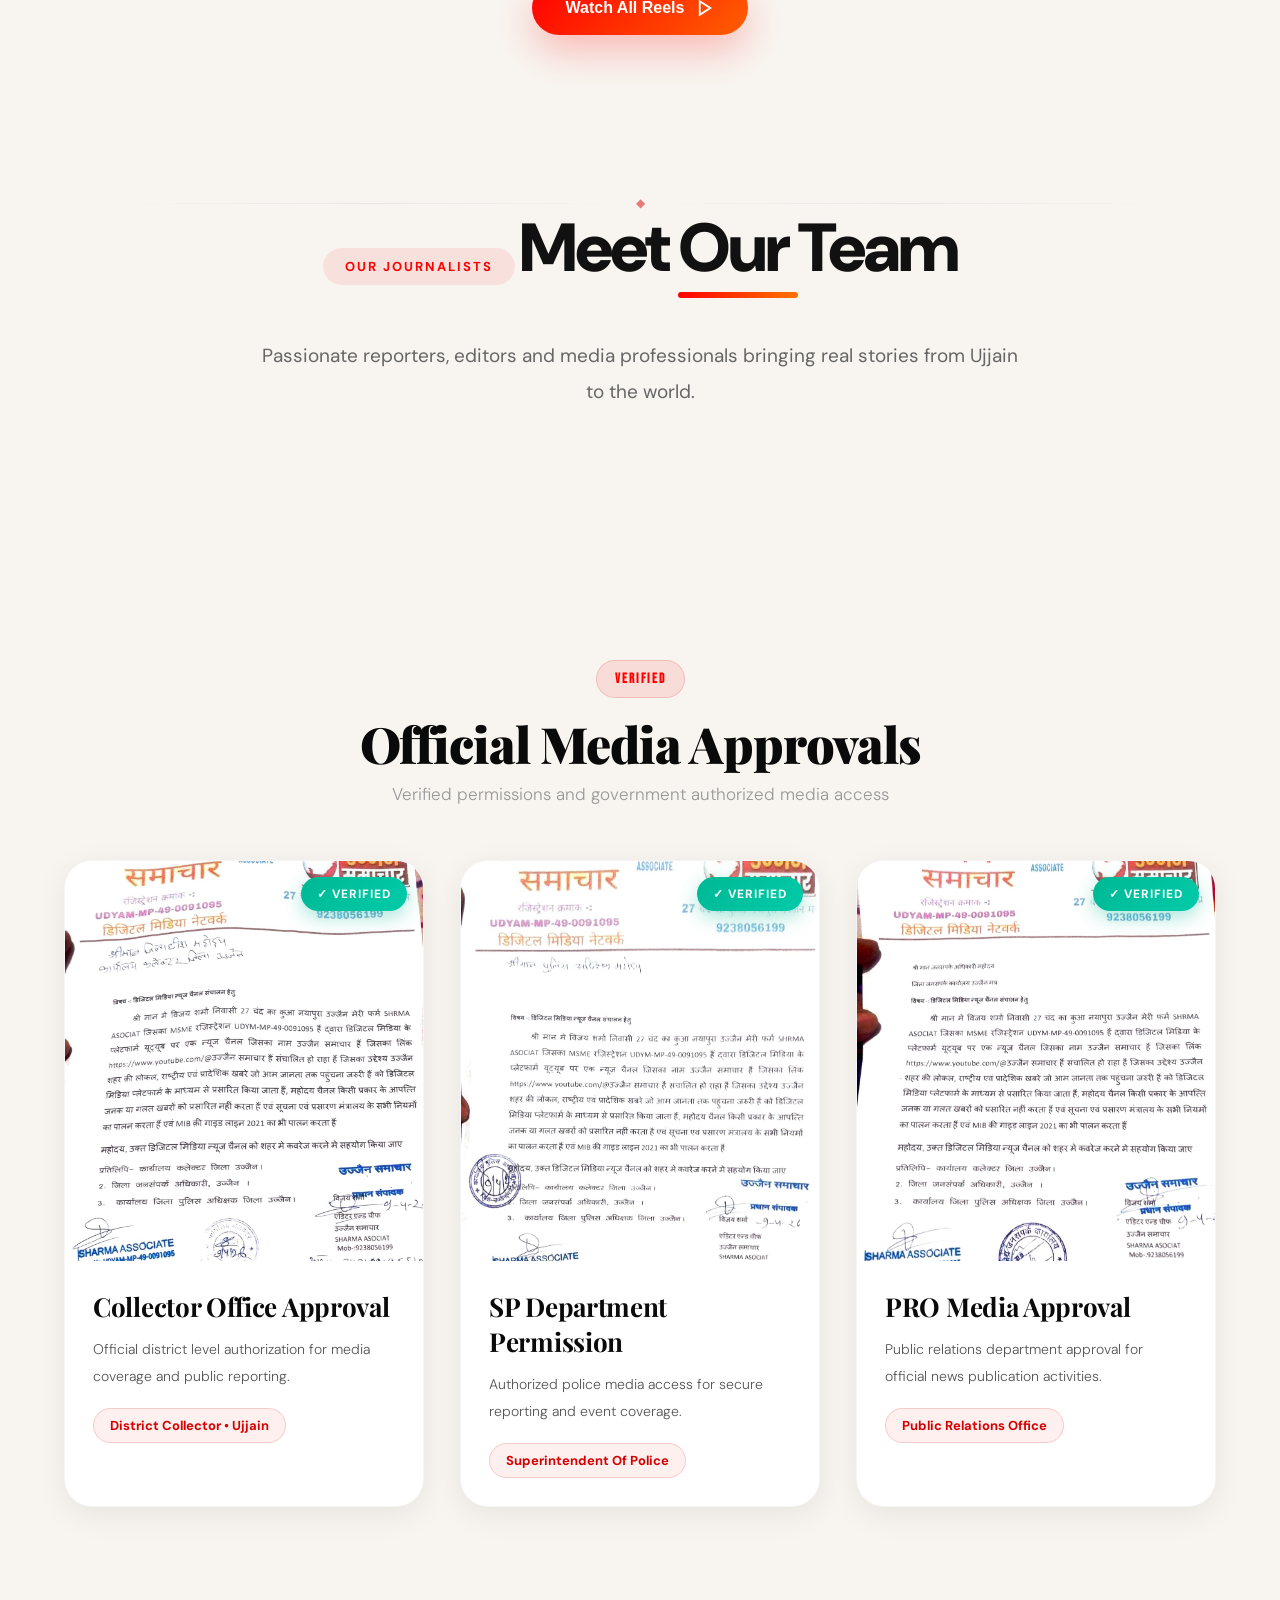
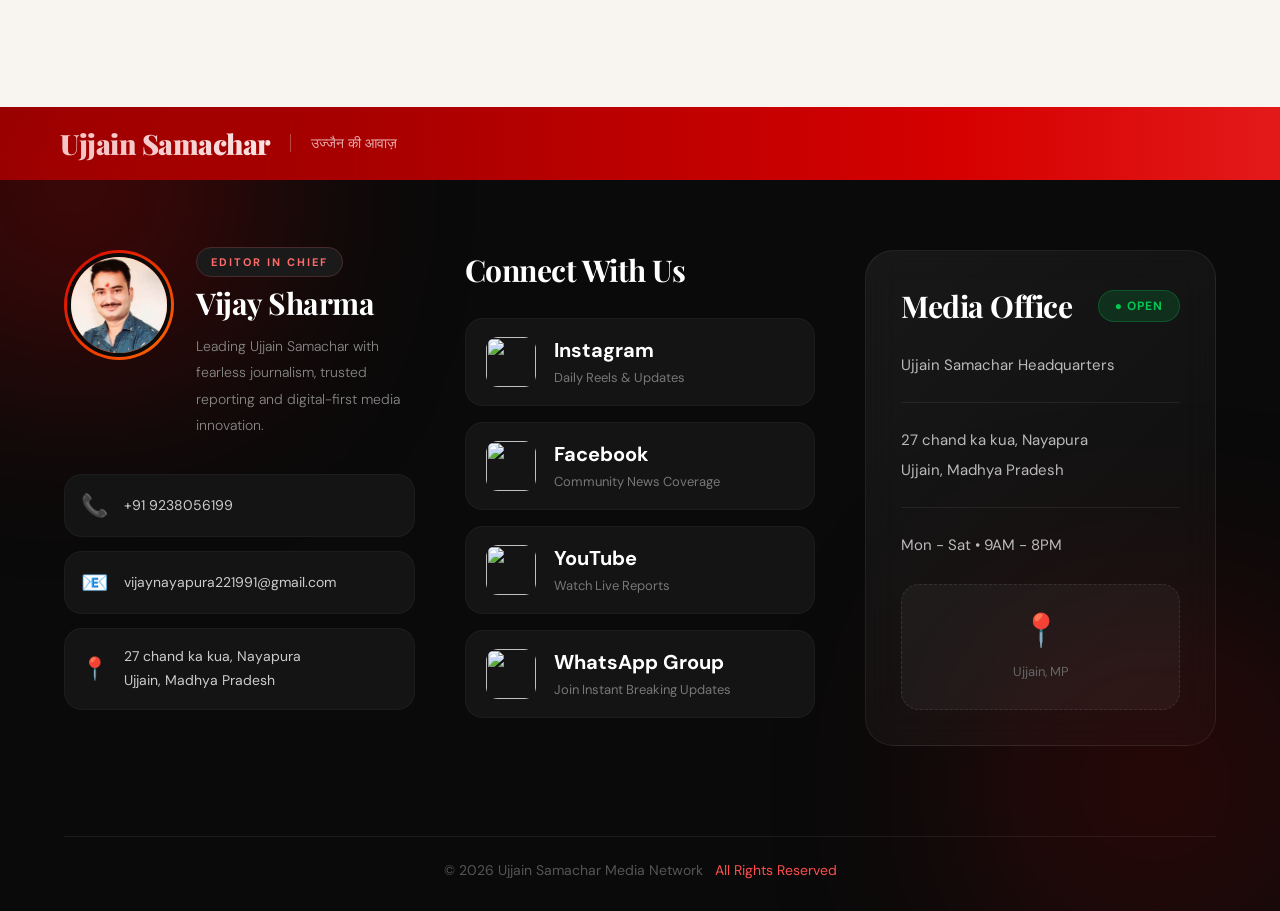
==== commit 70874e27: "Add website favicon" ====
--- a/frontend/index.html
+++ b/frontend/index.html
@@ -6,6 +6,7 @@
   <title>Ujjain Samachar</title>
   <link rel="stylesheet" href="style.css"/>
   <link rel="preconnect" href="https://fonts.googleapis.com">
+  <link rel="icon" type="image/jpeg" href="/assets/logo.jpeg">
   <link href="https://fonts.googleapis.com/css2?family=Playfair+Display:wght@700;900&family=DM+Sans:wght@300;400;500;600&family=Bebas+Neue&family=Noto+Sans+Devanagari:wght@400;700&display=swap" rel="stylesheet">
 </head>
 <body>
--- a/frontend/style.css
+++ b/frontend/style.css
@@ -1858,4 +1858,124 @@
 
   margin-top:28px;
 
+}
+
+/* =====================================================================
+   RESPONSIVE ENHANCEMENTS (appended — no existing rules modified)
+   These rules only add breakpoints/relative sizing for tablet, small
+   laptop and mobile. They rely on normal CSS cascade (later wins) so
+   nothing above is changed; layout/colors/animations are untouched.
+   ===================================================================== */
+
+/* Prevent horizontal scroll everywhere */
+html, body { max-width: 100%; overflow-x: hidden; }
+
+/* Make all media fluid by default (safe, non-visual change on desktop) */
+img, video { max-width: 100%; height: auto; }
+/* ---------- Fluid typography (desktop look preserved, scales down) ---------- */
+.hero-content h2 { font-size: clamp(34px, 7vw, 80px); }
+.section-title h2 { font-size: clamp(28px, 5vw, 50px); }
+.reels-heading h2 { font-size: clamp(28px, 6vw, 58px); }
+.team-heading h2 { font-size: clamp(30px, 7vw, 68px); }
+.editor-info h2,
+.footer-center h2,
+.office-top h2 { font-size: clamp(22px, 4vw, 30px); }
+
+/* ---------- Large laptop / small desktop (≤1200px) ---------- */
+@media (max-width: 1200px) {
+  .news-container { grid-template-columns: repeat(2, 1fr); }
+  .reels-container { grid-template-columns: repeat(2, 1fr); }
+  .header { padding: 14px 30px; }
+}
+
+/* ---------- Tablet landscape (≤1024px) ---------- */
+@media (max-width: 1024px) {
+  .header { padding: 14px 20px; }
+  nav { gap: 20px; }
+  nav a { font-size: 13px; }
+  .hero-content { max-width: 90%; }
+  .footer-container { grid-template-columns: repeat(auto-fit, minmax(260px, 1fr)); }
+}
+
+/* ---------- Tablet portrait (≤900px) ---------- */
+@media (max-width: 900px) {
+  .header {
+    flex-wrap: wrap;
+    row-gap: 14px;
+  }
+  nav {
+    position: static;
+    transform: none;
+    order: 3;
+    width: 100%;
+    justify-content: center;
+    flex-wrap: wrap;
+    gap: 14px 22px;
+  }
+  .header-live-badge { order: 2; }
+  .news-container { grid-template-columns: repeat(2, 1fr); gap: 20px; }
+  .reels-container { grid-template-columns: repeat(2, 1fr); gap: 20px; }
+  .team-container { grid-template-columns: repeat(auto-fit, minmax(260px, 1fr)); }
+  .permission-container { grid-template-columns: repeat(auto-fit, minmax(280px, 1fr)); }
+}
+
+/* ---------- Mobile (≤768px) — extends existing 768px block, does not override it ---------- */
+@media (max-width: 768px) {
+  .header { padding: 14px 16px; }
+  .logo-ring { width: 56px; height: 56px; }
+  .header-video { width: 50px; height: 50px; }
+  .brand-text h1 { font-size: 20px; }
+  .brand-text p { font-size: 10px; }
+
+  nav { gap: 10px 16px; }
+  nav a { font-size: 12px; }
+
+  .breaking-label { font-size: 14px; padding: 0 12px; }
+  .breaking-scroll-wrap { padding: 0 10px; }
+
+  .hero { min-height: 70vh; padding: 40px 0; }
+  .hero-content p { font-size: 15px; }
+  .hero-btn { padding: 14px 26px; font-size: 15px; width: 100%; max-width: 320px; justify-content: center; }
+  .hero-stats { gap: 10px; }
+  .stat-pill { font-size: 12px; padding: 8px 14px; }
+
+  .search-wrapper { width: 100%; padding: 0 16px; }
+  .search-inner { padding: 4px 4px 4px 14px; flex-wrap: wrap; }
+  #searchInput { font-size: 14px; padding: 10px 10px; }
+  .search-kbd { display: none; }
+
+  .news-container,
+  .reels-container { grid-template-columns: 1fr; gap: 22px; width: 92%; }
+  .news-card img, .news-card video { height: 200px; }
+
+  .team-heading h2 { letter-spacing: -1px; }
+  .team-heading p { font-size: 16px; }
+
+  .permission-card img { height: 220px; }
+
+  .footer-top-band { padding: 14px 16px; }
+  .footer-brand-name { font-size: 22px; }
+  .editor-card { gap: 16px; }
+  .editor-image-box { min-width: 80px; height: 80px; }
+  .office-card { padding: 22px; }
+}
+
+/* ---------- Small mobile (≤480px) ---------- */
+@media (max-width: 480px) {
+  .hero-eyebrow { font-size: 11px; padding: 6px 12px; }
+  .hero-content h2 { letter-spacing: -1px; }
+  .section-label { font-size: 11px; padding: 5px 12px; }
+  .reel-card { height: 380px; border-radius: 24px; }
+  .reels-view-btn { width: 100%; justify-content: center; padding: 14px 22px; font-size: 14px; }
+  .team-image-box { width: 120px; height: 120px; }
+  .team-card h3 { font-size: 22px; }
+  .scroll-top-btn { width: 42px; height: 42px; bottom: 16px; right: 16px; }
+}
+
+/* ---------- Extra-small devices (≤360px) ---------- */
+@media (max-width: 360px) {
+  .hero-content h2 { font-size: 30px; }
+  .brand-text h1 { font-size: 17px; }
+  .news-content { padding: 18px; }
+  .reel-info h3 { font-size: 18px; }
 }
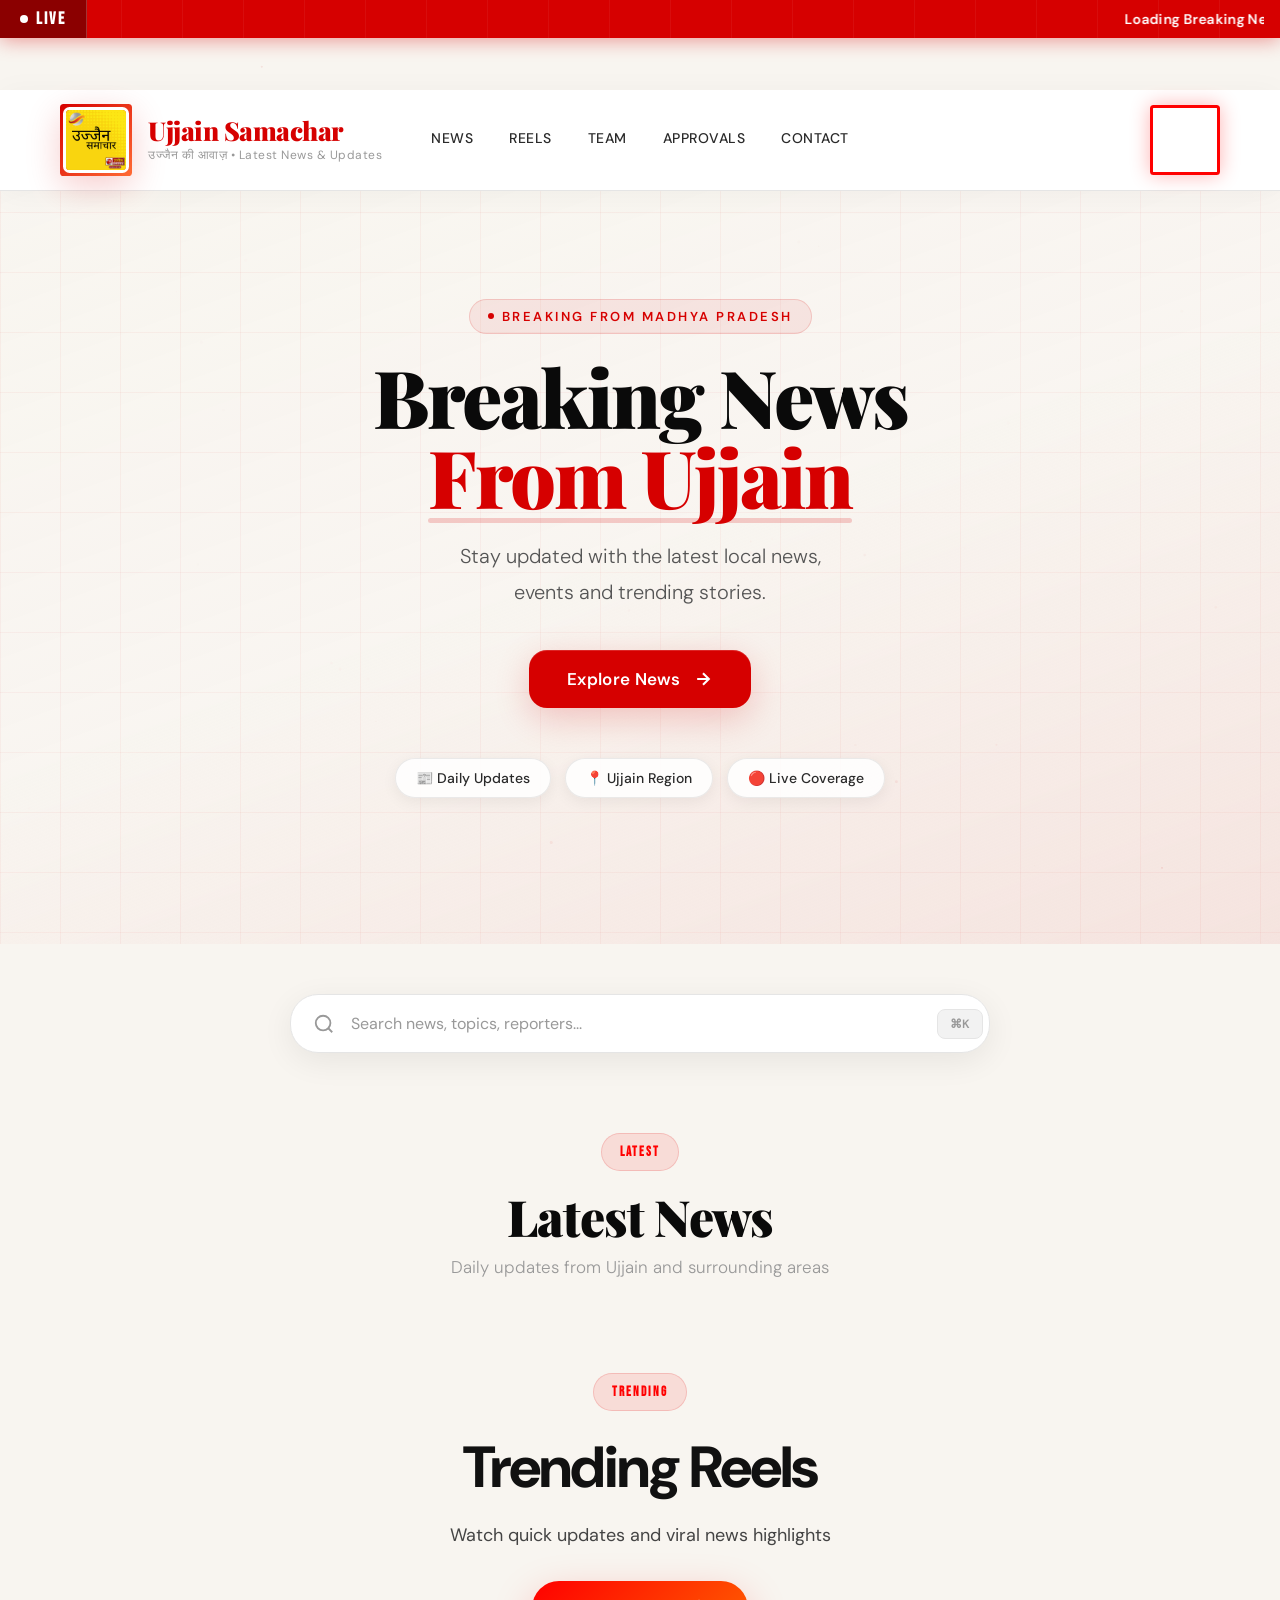
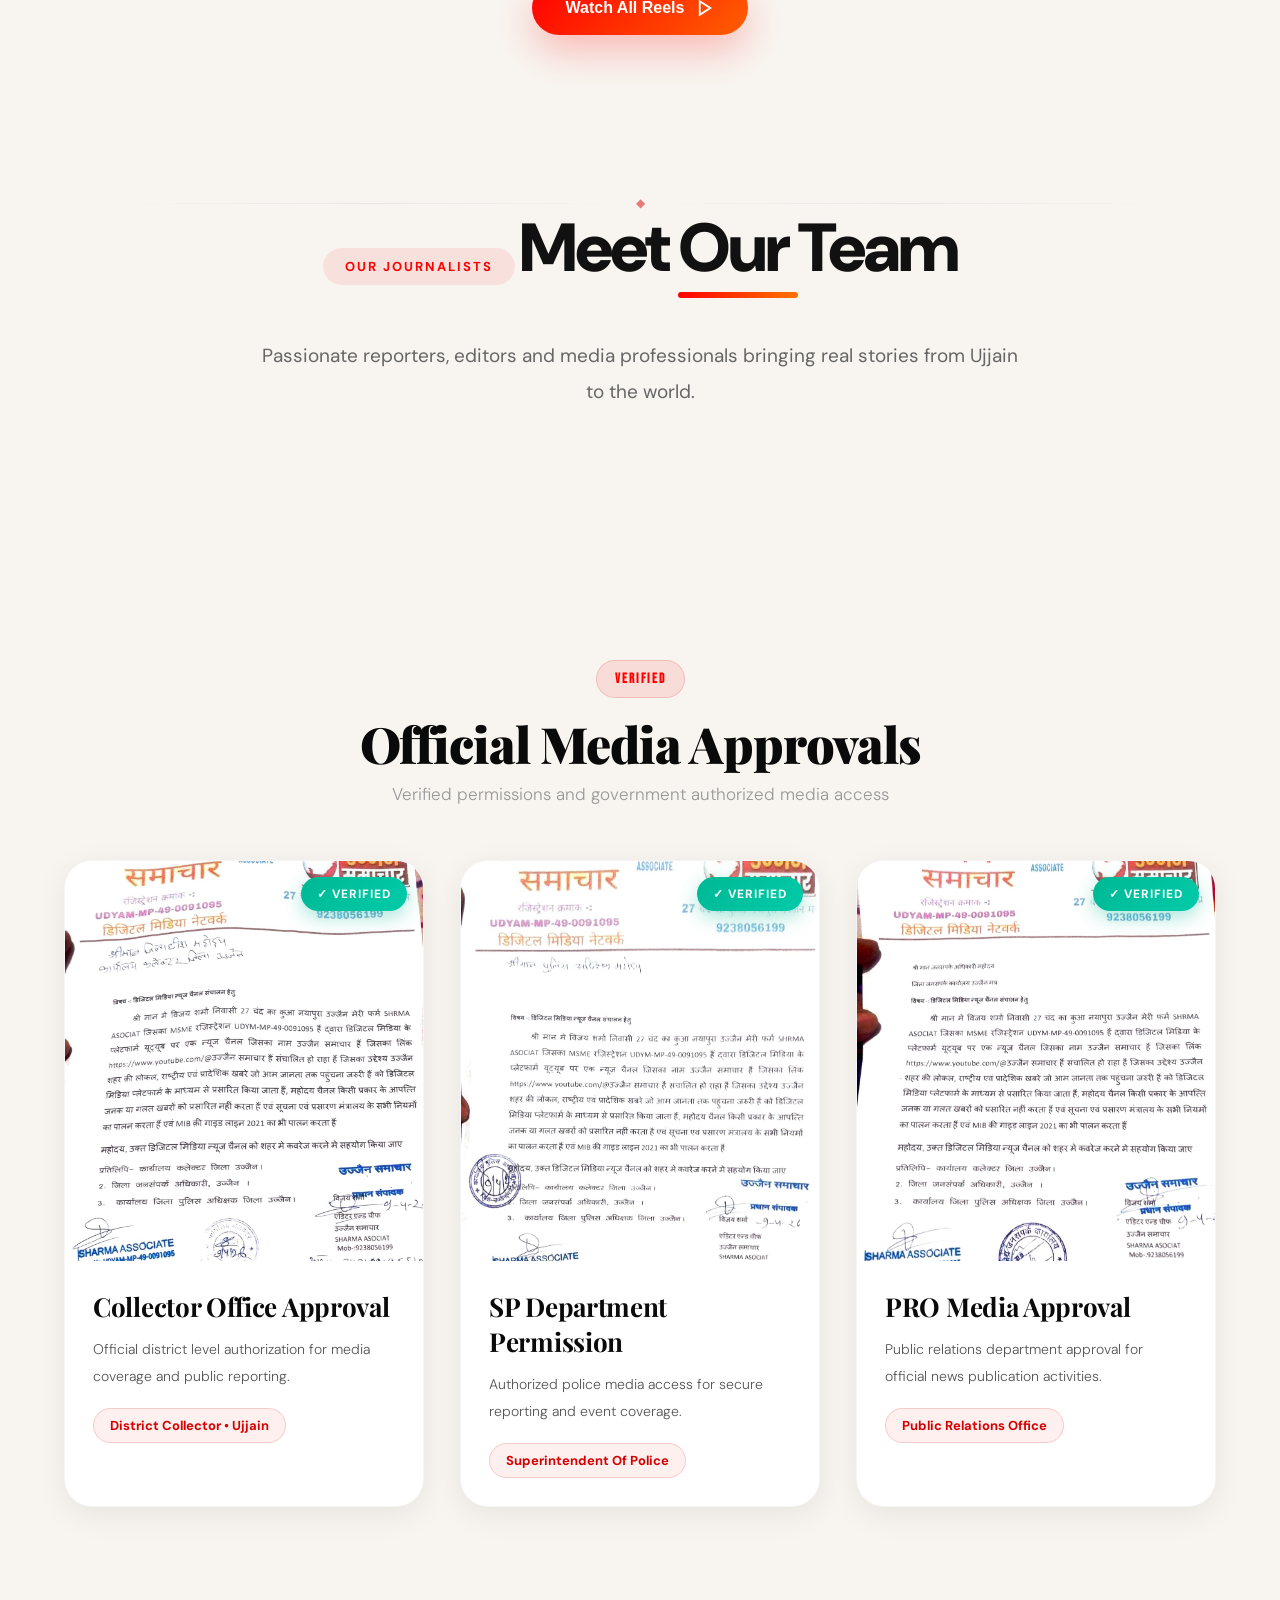
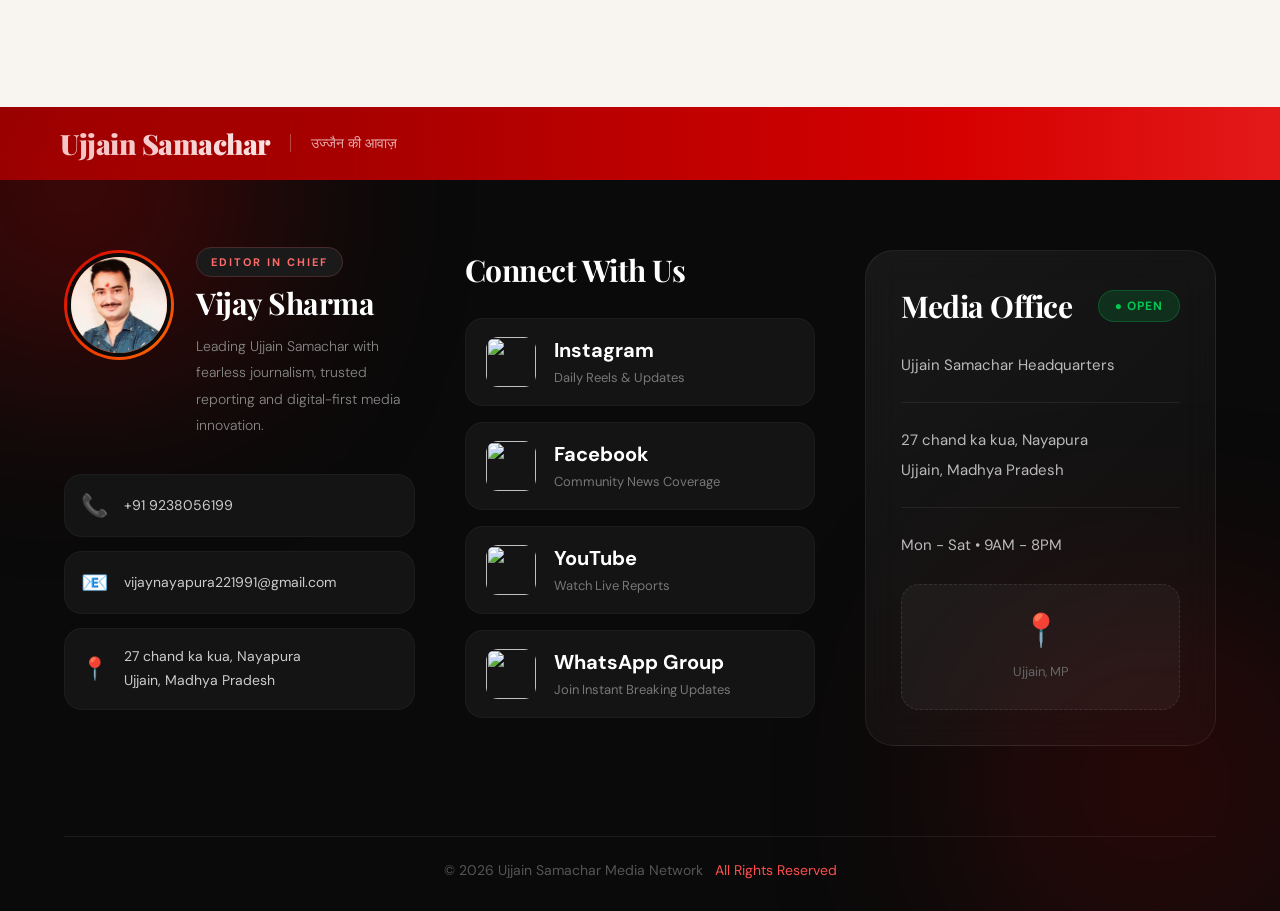
==== commit 2d59ad0e: "Fix website favicon path" ====
--- a/frontend/index.html
+++ b/frontend/index.html
@@ -6,7 +6,7 @@
   <title>Ujjain Samachar</title>
   <link rel="stylesheet" href="style.css"/>
   <link rel="preconnect" href="https://fonts.googleapis.com">
-  <link rel="icon" type="image/jpeg" href="/assets/logo.jpeg">
+ <link rel="icon" type="image/jpeg" href="/logo.jpeg?v=2">
   <link href="https://fonts.googleapis.com/css2?family=Playfair+Display:wght@700;900&family=DM+Sans:wght@300;400;500;600&family=Bebas+Neue&family=Noto+Sans+Devanagari:wght@400;700&display=swap" rel="stylesheet">
 </head>
 <body>
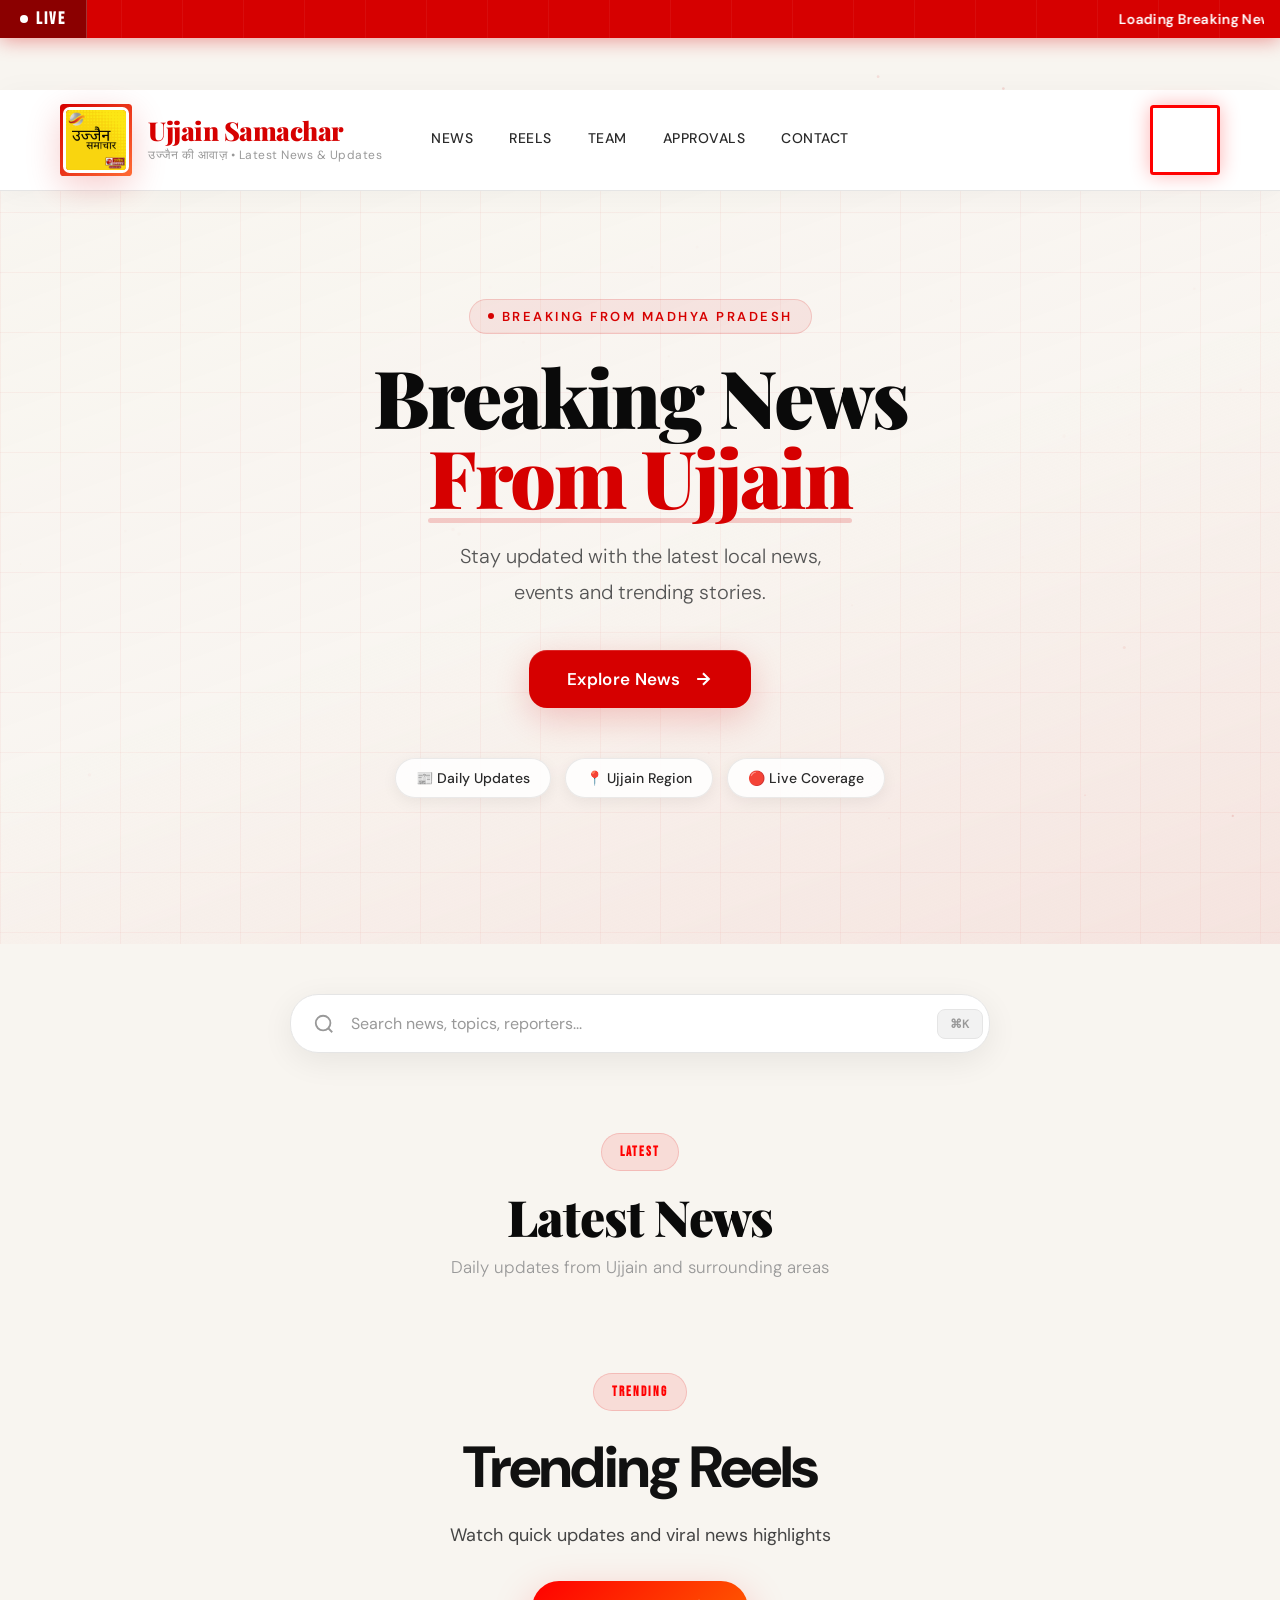
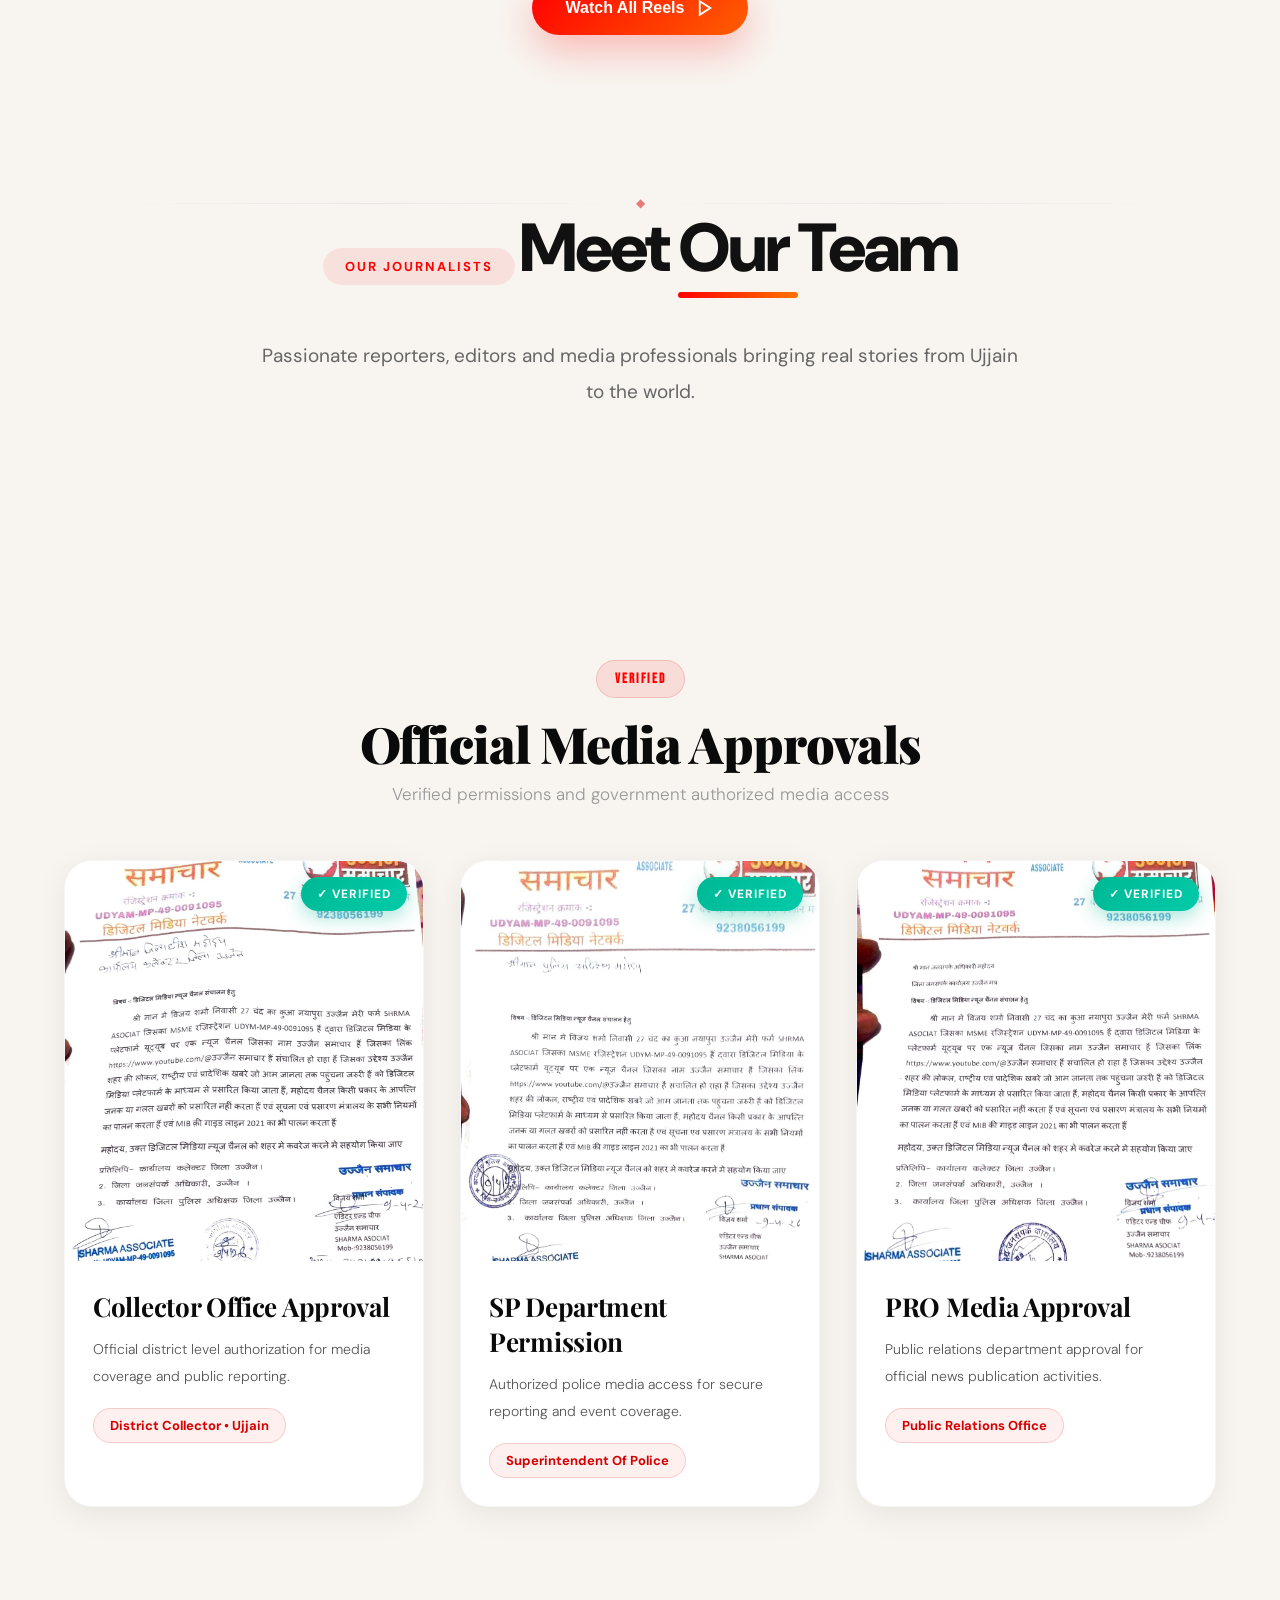
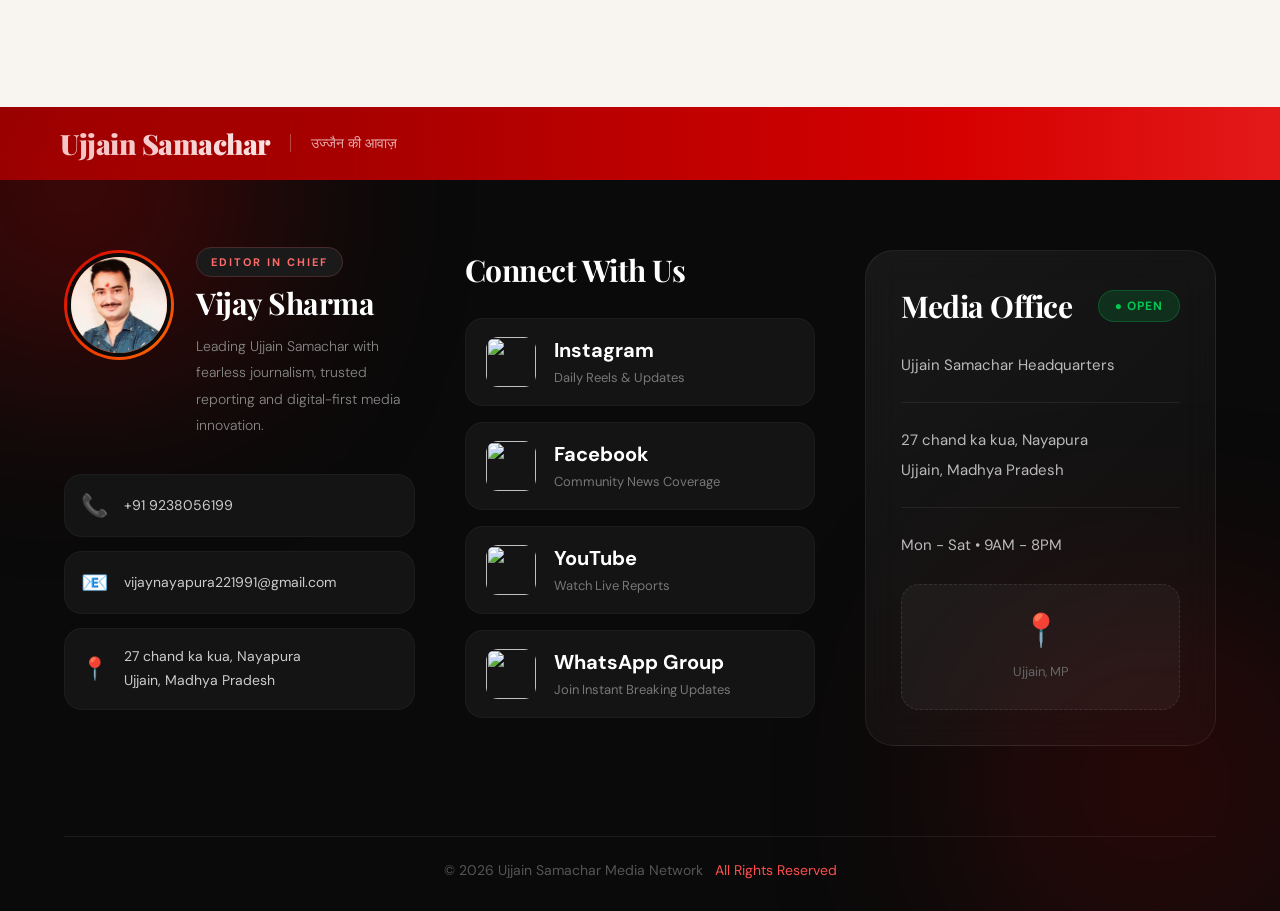
==== commit d8c4ab2a: "Update favicon" ====
--- a/frontend/index.html
+++ b/frontend/index.html
@@ -6,7 +6,8 @@
   <title>Ujjain Samachar</title>
   <link rel="stylesheet" href="style.css"/>
   <link rel="preconnect" href="https://fonts.googleapis.com">
- <link rel="icon" type="image/jpeg" href="/logo.jpeg?v=2">
+  <link rel="icon" href="/logo.jpeg?v=3" type="image/jpeg">
+  <link rel="shortcut icon" href="/logo.jpeg?v=3" type="image/jpeg">
   <link href="https://fonts.googleapis.com/css2?family=Playfair+Display:wght@700;900&family=DM+Sans:wght@300;400;500;600&family=Bebas+Neue&family=Noto+Sans+Devanagari:wght@400;700&display=swap" rel="stylesheet">
 </head>
 <body>
